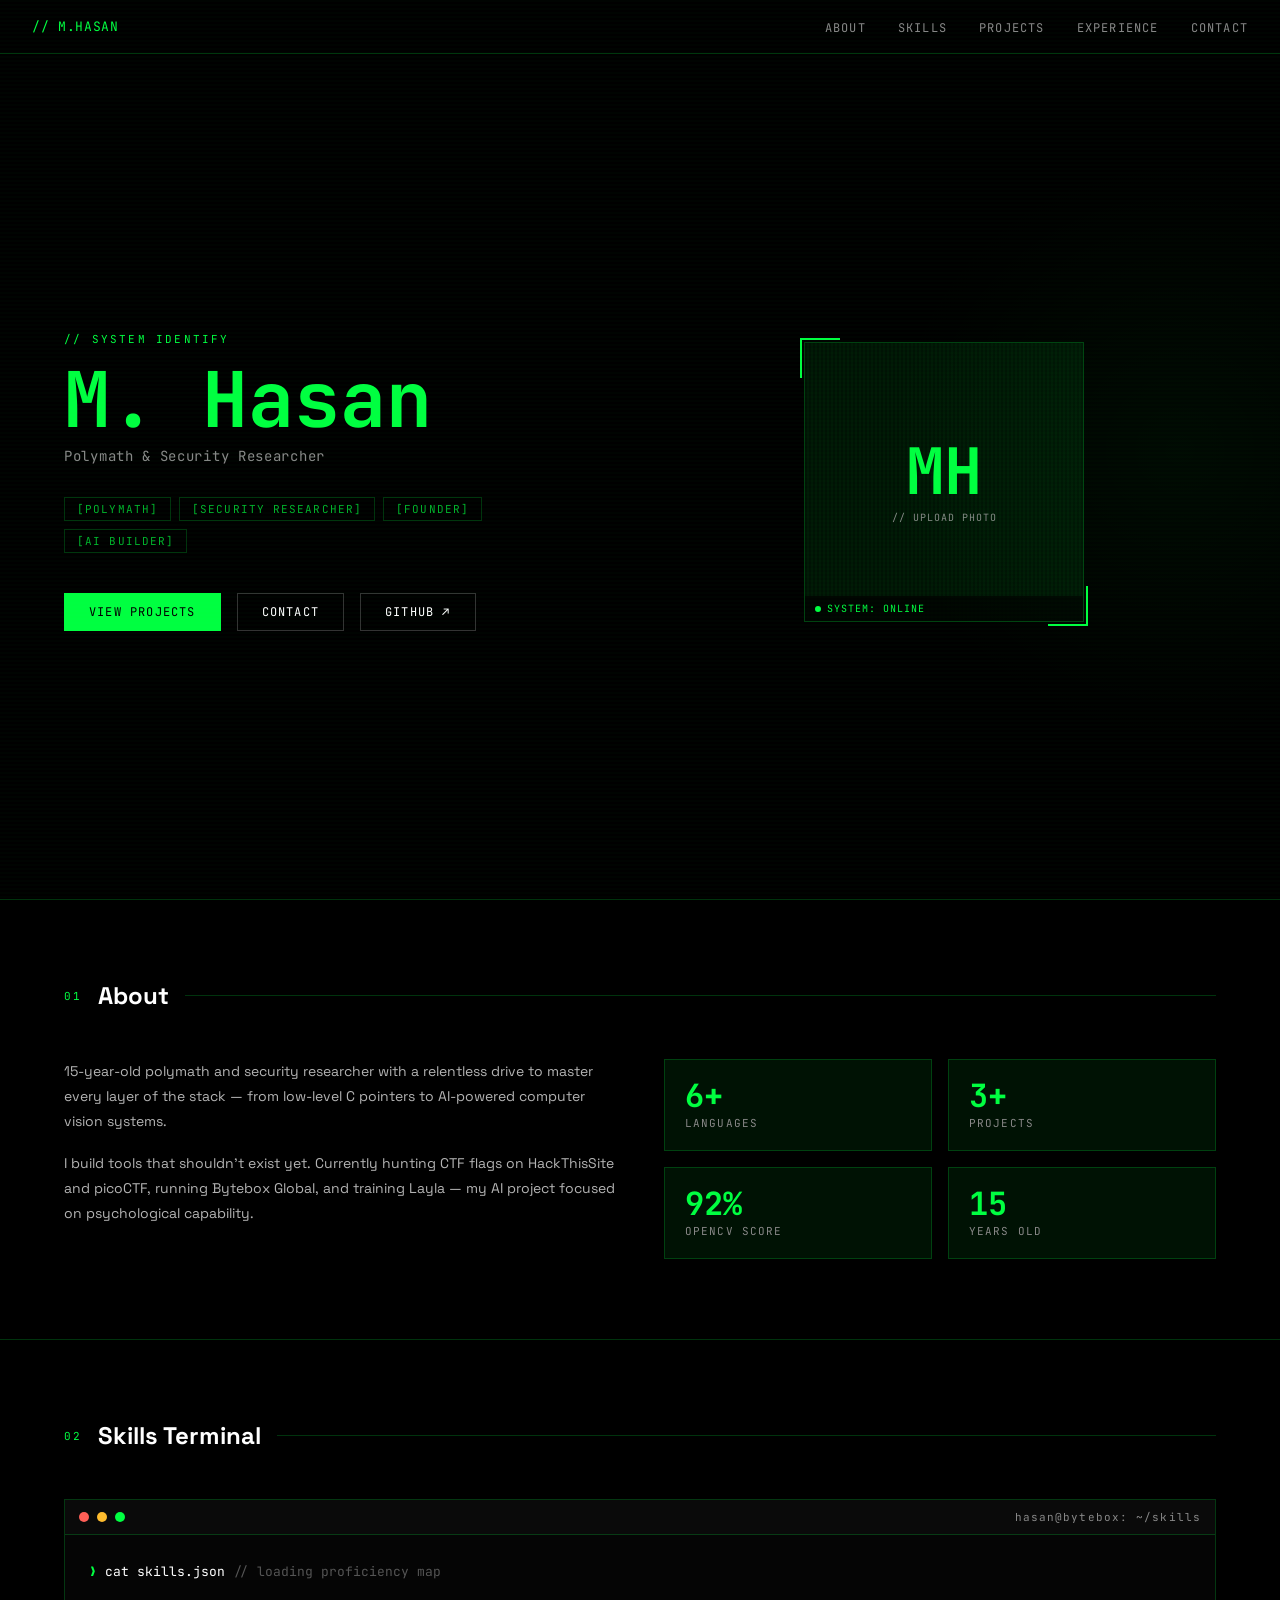
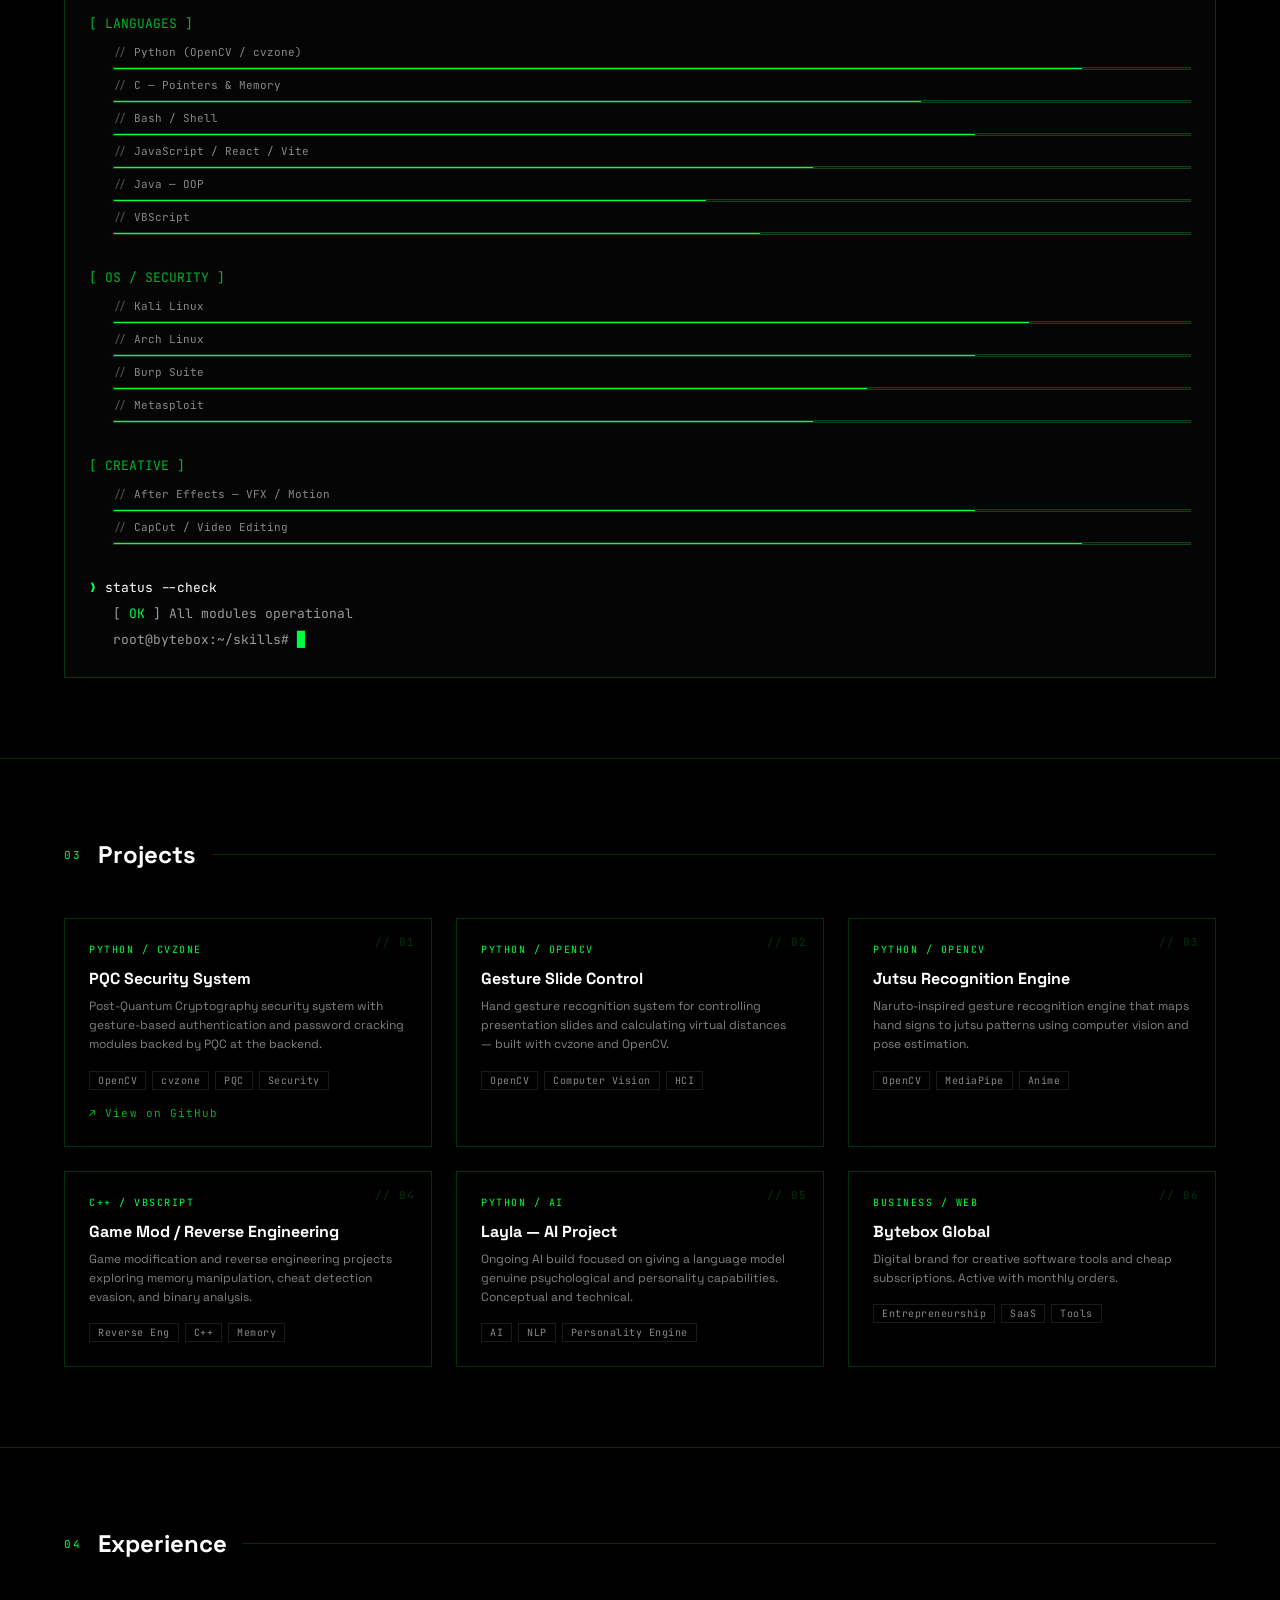
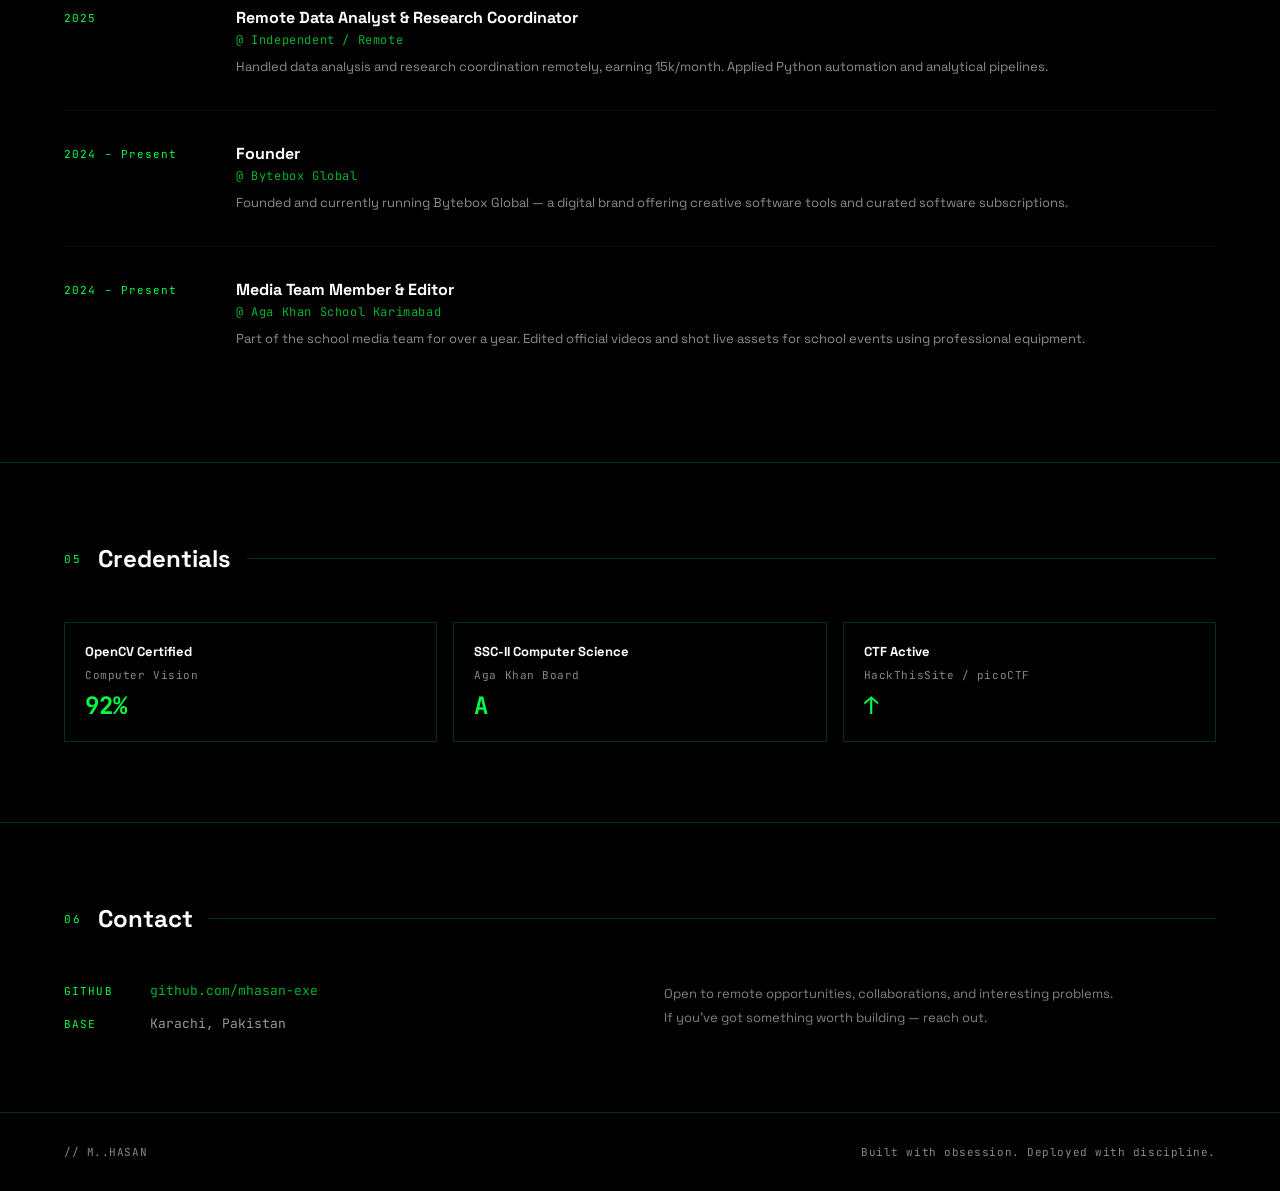
==== index.html @ a8fc18ff "Rename Index.html to index.html" ====
<!DOCTYPE html>
<html lang="en">
<head>
<meta charset="UTF-8">
<meta name="viewport" content="width=device-width, initial-scale=1.0">
<title>M. Hasan — Portfolio</title>
<link href="https://fonts.googleapis.com/css2?family=JetBrains+Mono:wght@300;400;500;700&family=Space+Grotesk:wght@300;400;500;700&display=swap" rel="stylesheet">
<style>
/* ============================================================
   EDIT YOUR INFO BELOW IN THE <script id="config"> TAG
   ============================================================ */

:root {
  --black: #000000;
  --green: #00FF41;
  --green-dim: #00b32c;
  --green-faint: rgba(0,255,65,0.07);
  --green-glow: rgba(0,255,65,0.15);
  --white: #ffffff;
  --gray: #888;
  --border: rgba(0,255,65,0.2);
  --mono: 'JetBrains Mono', 'Courier New', monospace;
  --sans: 'Space Grotesk', sans-serif;
}

*, *::before, *::after { box-sizing: border-box; margin: 0; padding: 0; }

html { scroll-behavior: smooth; }

body {
  background: var(--black);
  color: var(--white);
  font-family: var(--mono);
  min-height: 100vh;
  overflow-x: hidden;
}

/* Scanline overlay */
body::before {
  content: '';
  position: fixed;
  inset: 0;
  background: repeating-linear-gradient(
    0deg,
    transparent,
    transparent 2px,
    rgba(0,255,65,0.015) 2px,
    rgba(0,255,65,0.015) 4px
  );
  pointer-events: none;
  z-index: 9999;
}

/* ── BOOT SCREEN ── */
#boot {
  position: fixed;
  inset: 0;
  background: #000;
  z-index: 9998;
  display: flex;
  flex-direction: column;
  justify-content: center;
  align-items: flex-start;
  padding: 2rem;
  font-family: var(--mono);
  font-size: 13px;
  color: var(--green);
  transition: opacity 0.6s ease;
}
#boot.fade { opacity: 0; pointer-events: none; }
.boot-line { opacity: 0; white-space: nowrap; }
.boot-line.show { animation: bootshow 0.1s forwards; }
@keyframes bootshow { to { opacity: 1; } }

/* ── CURSOR BLINK ── */
.cursor::after {
  content: '█';
  animation: blink 1s step-end infinite;
  color: var(--green);
}
@keyframes blink { 0%,100%{opacity:1} 50%{opacity:0} }

/* ── NAV ── */
nav {
  position: fixed;
  top: 0; left: 0; right: 0;
  z-index: 100;
  display: flex;
  justify-content: space-between;
  align-items: center;
  padding: 1rem 2rem;
  border-bottom: 1px solid var(--border);
  background: rgba(0,0,0,0.95);
  backdrop-filter: blur(8px);
}
.nav-logo {
  font-size: 13px;
  color: var(--green);
  letter-spacing: 0.05em;
}
.nav-links {
  display: flex;
  gap: 2rem;
  list-style: none;
}
.nav-links a {
  color: var(--gray);
  text-decoration: none;
  font-size: 12px;
  letter-spacing: 0.1em;
  text-transform: uppercase;
  transition: color 0.2s;
}
.nav-links a:hover { color: var(--green); }

/* ── HERO ── */
#hero {
  min-height: 100vh;
  display: grid;
  grid-template-columns: 1fr 1fr;
  align-items: center;
  padding: 8rem 4rem 4rem;
  gap: 4rem;
  border-bottom: 1px solid var(--border);
  position: relative;
  overflow: hidden;
}
#hero::after {
  content: '';
  position: absolute;
  right: -200px; top: 50%;
  transform: translateY(-50%);
  width: 600px; height: 600px;
  background: radial-gradient(circle, rgba(0,255,65,0.04) 0%, transparent 70%);
  pointer-events: none;
}

.hero-left {}
.hero-tag {
  font-size: 11px;
  color: var(--green);
  letter-spacing: 0.2em;
  text-transform: uppercase;
  margin-bottom: 1rem;
}
.hero-name {
  font-family: var(--mono);
  font-size: clamp(2.5rem, 6vw, 5rem);
  font-weight: 700;
  line-height: 1;
  color: var(--white);
  margin-bottom: 0.5rem;
}
.hero-name span { color: var(--green); }
.hero-title {
  font-size: 14px;
  color: var(--gray);
  margin-bottom: 2rem;
  letter-spacing: 0.05em;
}
.hero-tags {
  display: flex;
  flex-wrap: wrap;
  gap: 0.5rem;
  margin-bottom: 2.5rem;
}
.tag {
  padding: 4px 12px;
  border: 1px solid var(--border);
  font-size: 11px;
  color: var(--green-dim);
  letter-spacing: 0.1em;
  text-transform: uppercase;
}
.hero-btns {
  display: flex;
  gap: 1rem;
  flex-wrap: wrap;
}
.btn {
  padding: 10px 24px;
  font-family: var(--mono);
  font-size: 12px;
  letter-spacing: 0.1em;
  text-transform: uppercase;
  cursor: pointer;
  text-decoration: none;
  transition: all 0.2s;
}
.btn-primary {
  background: var(--green);
  color: #000;
  border: 1px solid var(--green);
}
.btn-primary:hover { background: transparent; color: var(--green); }
.btn-secondary {
  background: transparent;
  color: var(--white);
  border: 1px solid rgba(255,255,255,0.2);
}
.btn-secondary:hover { border-color: var(--green); color: var(--green); }

/* Photo frame */
.hero-right {
  display: flex;
  justify-content: center;
  align-items: center;
}
.photo-frame {
  width: 280px;
  height: 280px;
  position: relative;
}
.photo-frame::before, .photo-frame::after {
  content: '';
  position: absolute;
  width: 40px; height: 40px;
  border-color: var(--green);
  border-style: solid;
}
.photo-frame::before { top: -4px; left: -4px; border-width: 2px 0 0 2px; }
.photo-frame::after  { bottom: -4px; right: -4px; border-width: 0 2px 2px 0; }
.photo-inner {
  width: 100%;
  height: 100%;
  border: 1px solid var(--border);
  background: var(--green-faint);
  display: flex;
  flex-direction: column;
  align-items: center;
  justify-content: center;
  position: relative;
  overflow: hidden;
}
.photo-inner img {
  width: 100%;
  height: 100%;
  object-fit: cover;
  display: none;
}
.photo-inner img.loaded { display: block; }
.photo-placeholder {
  text-align: center;
  color: var(--green-dim);
}
.photo-placeholder .initials {
  font-size: 4rem;
  font-weight: 700;
  color: var(--green);
  line-height: 1;
}
.photo-placeholder p {
  font-size: 10px;
  color: var(--gray);
  margin-top: 0.5rem;
  letter-spacing: 0.1em;
}
.photo-glitch {
  position: absolute;
  inset: 0;
  background: repeating-linear-gradient(
    90deg,
    transparent,
    transparent 2px,
    rgba(0,255,65,0.03) 2px,
    rgba(0,255,65,0.03) 4px
  );
}
.photo-label {
  position: absolute;
  bottom: 0; left: 0; right: 0;
  padding: 6px 10px;
  font-size: 10px;
  color: var(--green);
  background: rgba(0,0,0,0.8);
  letter-spacing: 0.1em;
}
.status-dot {
  display: inline-block;
  width: 6px; height: 6px;
  border-radius: 50%;
  background: var(--green);
  margin-right: 6px;
  animation: pulse 2s ease infinite;
}
@keyframes pulse { 0%,100%{opacity:1;transform:scale(1)} 50%{opacity:0.5;transform:scale(0.8)} }

/* ── SECTION BASE ── */
section {
  padding: 5rem 4rem;
  border-bottom: 1px solid var(--border);
}
.section-header {
  display: flex;
  align-items: center;
  gap: 1rem;
  margin-bottom: 3rem;
}
.section-num {
  font-size: 11px;
  color: var(--green);
  letter-spacing: 0.2em;
}
.section-title {
  font-size: 1.5rem;
  font-weight: 700;
  color: var(--white);
  font-family: var(--sans);
}
.section-line {
  flex: 1;
  height: 1px;
  background: var(--border);
}

/* ── ABOUT ── */
.about-grid {
  display: grid;
  grid-template-columns: 1fr 1fr;
  gap: 3rem;
  align-items: start;
}
.about-text p {
  color: rgba(255,255,255,0.7);
  font-size: 14px;
  line-height: 1.8;
  margin-bottom: 1rem;
  font-family: var(--sans);
}
.about-stats {
  display: grid;
  grid-template-columns: 1fr 1fr;
  gap: 1rem;
}
.stat-card {
  border: 1px solid var(--border);
  padding: 1.25rem;
  background: var(--green-faint);
}
.stat-num {
  font-size: 2rem;
  font-weight: 700;
  color: var(--green);
  line-height: 1;
}
.stat-label {
  font-size: 11px;
  color: var(--gray);
  margin-top: 0.25rem;
  letter-spacing: 0.1em;
  text-transform: uppercase;
}

/* ── SKILLS TERMINAL ── */
.terminal {
  border: 1px solid var(--border);
  background: #050505;
  font-family: var(--mono);
  overflow: hidden;
}
.terminal-bar {
  display: flex;
  align-items: center;
  gap: 8px;
  padding: 10px 14px;
  background: #0a0a0a;
  border-bottom: 1px solid var(--border);
}
.dot { width: 10px; height: 10px; border-radius: 50%; }
.dot-r { background: #ff5f57; }
.dot-y { background: #febc2e; }
.dot-g { background: var(--green); }
.terminal-title { font-size: 11px; color: var(--gray); margin-left: auto; letter-spacing: 0.1em; }
.terminal-body { padding: 1.5rem; font-size: 13px; line-height: 2; }
.t-prompt { color: var(--green); }
.t-cmd { color: var(--white); }
.t-comment { color: #555; }
.t-output { color: rgba(255,255,255,0.6); padding-left: 1.5rem; }
.t-key { color: var(--green-dim); }
.t-val { color: var(--white); }
.skill-bar-wrap { margin: 4px 0 4px 1.5rem; }
.skill-bar-label { font-size: 11px; color: var(--gray); margin-bottom: 4px; }
.skill-bar-track {
  height: 3px;
  background: rgba(255,255,255,0.05);
  border: 1px solid var(--border);
  overflow: hidden;
}
.skill-bar-fill {
  height: 100%;
  background: var(--green);
  width: 0;
  transition: width 1.2s cubic-bezier(0.4,0,0.2,1);
}

/* ── PROJECTS ── */
.projects-grid {
  display: grid;
  grid-template-columns: repeat(auto-fit, minmax(300px, 1fr));
  gap: 1.5rem;
}
.project-card {
  border: 1px solid var(--border);
  padding: 1.5rem;
  position: relative;
  transition: border-color 0.2s, background 0.2s;
  cursor: default;
}
.project-card:hover {
  border-color: var(--green);
  background: var(--green-faint);
}
.project-card::before {
  content: attr(data-index);
  position: absolute;
  top: 1rem; right: 1rem;
  font-size: 11px;
  color: var(--border);
  letter-spacing: 0.1em;
}
.project-lang {
  font-size: 10px;
  color: var(--green);
  letter-spacing: 0.15em;
  text-transform: uppercase;
  margin-bottom: 0.75rem;
}
.project-name {
  font-size: 1rem;
  font-weight: 700;
  color: var(--white);
  margin-bottom: 0.5rem;
  font-family: var(--sans);
}
.project-desc {
  font-size: 12px;
  color: rgba(255,255,255,0.5);
  line-height: 1.6;
  font-family: var(--sans);
}
.project-link {
  display: inline-block;
  margin-top: 1rem;
  font-size: 11px;
  color: var(--green-dim);
  text-decoration: none;
  letter-spacing: 0.1em;
}
.project-link:hover { color: var(--green); }
.project-tags {
  display: flex;
  flex-wrap: wrap;
  gap: 6px;
  margin-top: 1rem;
}
.project-tag {
  font-size: 10px;
  color: var(--gray);
  border: 1px solid rgba(255,255,255,0.1);
  padding: 2px 8px;
  letter-spacing: 0.05em;
}

/* ── EXPERIENCE ── */
.exp-list { display: flex; flex-direction: column; gap: 2rem; }
.exp-item {
  display: grid;
  grid-template-columns: 140px 1fr;
  gap: 2rem;
  padding-bottom: 2rem;
  border-bottom: 1px solid rgba(255,255,255,0.05);
}
.exp-item:last-child { border-bottom: none; }
.exp-date { font-size: 11px; color: var(--green); letter-spacing: 0.1em; padding-top: 4px; }
.exp-role { font-size: 1rem; font-weight: 700; color: var(--white); font-family: var(--sans); }
.exp-org { font-size: 12px; color: var(--green-dim); margin: 4px 0 8px; letter-spacing: 0.05em; }
.exp-desc { font-size: 13px; color: rgba(255,255,255,0.55); line-height: 1.7; font-family: var(--sans); }

/* ── CREDENTIALS ── */
.cred-grid {
  display: grid;
  grid-template-columns: repeat(auto-fit, minmax(220px, 1fr));
  gap: 1rem;
}
.cred-card {
  border: 1px solid var(--border);
  padding: 1.25rem;
  display: flex;
  flex-direction: column;
  gap: 0.5rem;
}
.cred-icon { font-size: 1.25rem; color: var(--green); }
.cred-name { font-size: 13px; font-weight: 700; color: var(--white); font-family: var(--sans); }
.cred-org { font-size: 11px; color: var(--gray); letter-spacing: 0.05em; }
.cred-score { font-size: 1.5rem; font-weight: 700; color: var(--green); font-family: var(--mono); }

/* ── CONTACT ── */
.contact-grid {
  display: grid;
  grid-template-columns: 1fr 1fr;
  gap: 3rem;
  align-items: start;
}
.contact-info { display: flex; flex-direction: column; gap: 1rem; }
.contact-line {
  display: flex;
  align-items: center;
  gap: 1rem;
  font-size: 13px;
  color: rgba(255,255,255,0.6);
}
.contact-line a { color: var(--green-dim); text-decoration: none; }
.contact-line a:hover { color: var(--green); }
.contact-label { font-size: 11px; color: var(--green); letter-spacing: 0.1em; min-width: 70px; }

/* ── FOOTER ── */
footer {
  padding: 2rem 4rem;
  display: flex;
  justify-content: space-between;
  align-items: center;
  font-size: 11px;
  color: var(--gray);
  letter-spacing: 0.05em;
}

/* ── SCROLLBAR ── */
::-webkit-scrollbar { width: 4px; }
::-webkit-scrollbar-track { background: #000; }
::-webkit-scrollbar-thumb { background: var(--green-dim); }

/* ── RESPONSIVE ── */
@media (max-width: 768px) {
  #hero { grid-template-columns: 1fr; padding: 7rem 1.5rem 3rem; gap: 2rem; }
  .hero-right { order: -1; }
  .photo-frame { width: 180px; height: 180px; }
  section { padding: 3rem 1.5rem; }
  .about-grid, .contact-grid { grid-template-columns: 1fr; }
  .exp-item { grid-template-columns: 1fr; gap: 0.5rem; }
  footer { flex-direction: column; gap: 0.5rem; padding: 1.5rem; }
  nav { padding: 1rem 1.5rem; }
  .nav-links { gap: 1rem; }
}
</style>
</head>
<body>

<!-- ======================================================
     CONFIG — EDIT THIS TO UPDATE YOUR ENTIRE PORTFOLIO
     ====================================================== -->
<script id="config" type="application/json">
{
  "name": "M. Hasan",
  "title": "Polymath & Security Researcher",
  "tags": ["Polymath", "Security Researcher", "Founder", "AI Builder"],
  "photo": "",
  "location": "Karachi, Pakistan",
  "email": "",
  "github": "https://github.com/mhasan-exe",
  "about": [
    "15-year-old polymath and security researcher with a relentless drive to master every layer of the stack — from low-level C pointers to AI-powered computer vision systems.",
    "I build tools that shouldn't exist yet. Currently hunting CTF flags on HackThisSite and picoCTF, running Bytebox Global, and training Layla — my AI project focused on psychological capability."
  ],
  "stats": [
    { "num": "6+", "label": "Languages" },
    { "num": "3+", "label": "Projects" },
    { "num": "92%", "label": "OpenCV Score" },
    { "num": "15", "label": "Years Old" }
  ],
  "skills": {
    "Languages": [
      { "name": "Python (OpenCV / cvzone)", "level": 90 },
      { "name": "C — Pointers & Memory", "level": 75 },
      { "name": "Bash / Shell", "level": 80 },
      { "name": "JavaScript / React / Vite", "level": 65 },
      { "name": "Java — OOP", "level": 55 },
      { "name": "VBScript", "level": 60 }
    ],
    "OS / Security": [
      { "name": "Kali Linux", "level": 85 },
      { "name": "Arch Linux", "level": 80 },
      { "name": "Burp Suite", "level": 70 },
      { "name": "Metasploit", "level": 65 }
    ],
    "Creative": [
      { "name": "After Effects — VFX / Motion", "level": 80 },
      { "name": "CapCut / Video Editing", "level": 90 }
    ]
  },
  "projects": [
    {
      "name": "PQC Security System",
      "lang": "Python / cvzone",
      "desc": "Post-Quantum Cryptography security system with gesture-based authentication and password cracking modules backed by PQC at the backend.",
      "tags": ["OpenCV", "cvzone", "PQC", "Security"],
      "link": "https://github.com/mhasan-exe/PQC-Security-System-cvzone"
    },
    {
      "name": "Gesture Slide Control",
      "lang": "Python / OpenCV",
      "desc": "Hand gesture recognition system for controlling presentation slides and calculating virtual distances — built with cvzone and OpenCV.",
      "tags": ["OpenCV", "Computer Vision", "HCI"],
      "link": ""
    },
    {
      "name": "Jutsu Recognition Engine",
      "lang": "Python / OpenCV",
      "desc": "Naruto-inspired gesture recognition engine that maps hand signs to jutsu patterns using computer vision and pose estimation.",
      "tags": ["OpenCV", "MediaPipe", "Anime"],
      "link": ""
    },
    {
      "name": "Game Mod / Reverse Engineering",
      "lang": "C++ / VBScript",
      "desc": "Game modification and reverse engineering projects exploring memory manipulation, cheat detection evasion, and binary analysis.",
      "tags": ["Reverse Eng", "C++", "Memory"],
      "link": ""
    },
    {
      "name": "Layla — AI Project",
      "lang": "Python / AI",
      "desc": "Ongoing AI build focused on giving a language model genuine psychological and personality capabilities. Conceptual and technical.",
      "tags": ["AI", "NLP", "Personality Engine"],
      "link": ""
    },
    {
      "name": "Bytebox Global",
      "lang": "Business / Web",
      "desc": "Digital brand for creative software tools and cheap subscriptions. Active with monthly orders.",
      "tags": ["Entrepreneurship", "SaaS", "Tools"],
      "link": ""
    }
  ],
  "experience": [
    {
      "date": "2025",
      "role": "Remote Data Analyst & Research Coordinator",
      "org": "Independent / Remote",
      "desc": "Handled data analysis and research coordination remotely, earning 15k/month. Applied Python automation and analytical pipelines."
    },
    {
      "date": "2024 – Present",
      "role": "Founder",
      "org": "Bytebox Global",
      "desc": "Founded and currently running Bytebox Global — a digital brand offering creative software tools and curated software subscriptions."
    },
    {
      "date": "2024 – Present",
      "role": "Media Team Member & Editor",
      "org": "Aga Khan School Karimabad",
      "desc": "Part of the school media team for over a year. Edited official videos and shot live assets for school events using professional equipment."
    }
  ],
  "credentials": [
    {
      "name": "OpenCV Certified",
      "org": "Computer Vision",
      "score": "92%"
    },
    {
      "name": "SSC-II Computer Science",
      "org": "Aga Khan Board",
      "score": "A"
    },
    {
      "name": "CTF Active",
      "org": "HackThisSite / picoCTF",
      "score": "↑"
    }
  ],
  "contact": {
    "email": "",
    "github": "github.com/mhasan-exe",
    "location": "Karachi, Pakistan"
  }
}
</script>

<!-- Boot Screen -->
<div id="boot">
  <div class="boot-line" id="b0">[    0.000000] Kernel: ByteOS v2.6.15 — Initializing...</div>
  <div class="boot-line" id="b1">[    0.041823] CPU: x86_64 | Cores: 8 | Threat Level: HIGH</div>
  <div class="boot-line" id="b2">[    0.182001] Loading identity module: M.HASAN...</div>
  <div class="boot-line" id="b3">[    0.398714] PQC-Auth: [ OK ] — Signature verified</div>
  <div class="boot-line" id="b4">[    0.521300] Mounting portfolio filesystem... [ OK ]</div>
  <div class="boot-line" id="b5">[    0.700000] All systems nominal. Welcome.</div>
  <div class="boot-line cursor" id="b6" style="color:#fff; margin-top:1rem;">root@bytebox:~# <span style="color:var(--green)">./portfolio --launch</span></div>
</div>

<!-- Nav -->
<nav id="main-nav" style="opacity:0;transition:opacity 0.5s;">
  <div class="nav-logo">// M.HASAN</div>
  <ul class="nav-links">
    <li><a href="#about">About</a></li>
    <li><a href="#skills">Skills</a></li>
    <li><a href="#projects">Projects</a></li>
    <li><a href="#experience">Experience</a></li>
    <li><a href="#contact">Contact</a></li>
  </ul>
</nav>

<!-- Hero -->
<section id="hero">
  <div class="hero-left">
    <div class="hero-tag">// SYSTEM IDENTIFY</div>
    <h1 class="hero-name"><span id="h-name">M. Hasan</span></h1>
    <p class="hero-title" id="h-title">Polymath & Security Researcher</p>
    <div class="hero-tags" id="h-tags"></div>
    <div class="hero-btns">
      <a href="#projects" class="btn btn-primary">View Projects</a>
      <a href="#contact" class="btn btn-secondary">Contact</a>
      <a id="gh-btn" href="#" class="btn btn-secondary" target="_blank">GitHub ↗</a>
    </div>
  </div>
  <div class="hero-right">
    <div class="photo-frame">
      <div class="photo-inner">
        <img id="photo-img" src="" alt="M. Hasan">
        <div class="photo-placeholder" id="photo-ph">
          <div class="initials">MH</div>
          <p>// UPLOAD PHOTO</p>
        </div>
        <div class="photo-glitch"></div>
        <div class="photo-label"><span class="status-dot"></span>SYSTEM: ONLINE</div>
      </div>
    </div>
  </div>
</section>

<!-- About -->
<section id="about">
  <div class="section-header">
    <span class="section-num">01</span>
    <h2 class="section-title">About</h2>
    <div class="section-line"></div>
  </div>
  <div class="about-grid">
    <div class="about-text" id="about-text"></div>
    <div class="about-stats" id="about-stats"></div>
  </div>
</section>

<!-- Skills -->
<section id="skills">
  <div class="section-header">
    <span class="section-num">02</span>
    <h2 class="section-title">Skills Terminal</h2>
    <div class="section-line"></div>
  </div>
  <div class="terminal">
    <div class="terminal-bar">
      <div class="dot dot-r"></div>
      <div class="dot dot-y"></div>
      <div class="dot dot-g"></div>
      <div class="terminal-title">hasan@bytebox: ~/skills</div>
    </div>
    <div class="terminal-body" id="terminal-body"></div>
  </div>
</section>

<!-- Projects -->
<section id="projects">
  <div class="section-header">
    <span class="section-num">03</span>
    <h2 class="section-title">Projects</h2>
    <div class="section-line"></div>
  </div>
  <div class="projects-grid" id="projects-grid"></div>
</section>

<!-- Experience -->
<section id="experience">
  <div class="section-header">
    <span class="section-num">04</span>
    <h2 class="section-title">Experience</h2>
    <div class="section-line"></div>
  </div>
  <div class="exp-list" id="exp-list"></div>
</section>

<!-- Credentials -->
<section id="credentials">
  <div class="section-header">
    <span class="section-num">05</span>
    <h2 class="section-title">Credentials</h2>
    <div class="section-line"></div>
  </div>
  <div class="cred-grid" id="cred-grid"></div>
</section>

<!-- Contact -->
<section id="contact">
  <div class="section-header">
    <span class="section-num">06</span>
    <h2 class="section-title">Contact</h2>
    <div class="section-line"></div>
  </div>
  <div class="contact-grid">
    <div class="contact-info" id="contact-info"></div>
    <div>
      <p style="font-size:13px;color:rgba(255,255,255,0.5);line-height:1.8;font-family:var(--sans);">
        Open to remote opportunities, collaborations, and interesting problems.<br>
        If you've got something worth building — reach out.
      </p>
    </div>
  </div>
</section>

<footer>
  <span id="footer-name">// M.HASAN</span>
  <span>Built with obsession. Deployed with discipline.</span>
</footer>

<script>
const cfg = JSON.parse(document.getElementById('config').textContent);

// Boot sequence
const bootLines = document.querySelectorAll('.boot-line');
let delay = 0;
bootLines.forEach((line, i) => {
  delay += i === 0 ? 100 : 180;
  setTimeout(() => line.classList.add('show'), delay);
});
setTimeout(() => {
  const boot = document.getElementById('boot');
  boot.classList.add('fade');
  setTimeout(() => { boot.style.display = 'none'; }, 700);
  document.getElementById('main-nav').style.opacity = '1';
}, delay + 800);

// Render hero
document.getElementById('h-name').textContent = cfg.name;
document.getElementById('h-title').textContent = cfg.title;
document.getElementById('gh-btn').href = cfg.github || '#';

const tagsCont = document.getElementById('h-tags');
cfg.tags.forEach(t => {
  const el = document.createElement('span');
  el.className = 'tag';
  el.textContent = '[' + t.toUpperCase() + ']';
  tagsCont.appendChild(el);
});

// Photo
if (cfg.photo) {
  const img = document.getElementById('photo-img');
  img.src = cfg.photo;
  img.onload = () => {
    img.classList.add('loaded');
    document.getElementById('photo-ph').style.display = 'none';
  };
}

// About
const aboutText = document.getElementById('about-text');
cfg.about.forEach(p => {
  const el = document.createElement('p');
  el.textContent = p;
  aboutText.appendChild(el);
});

const statsCont = document.getElementById('about-stats');
cfg.stats.forEach(s => {
  statsCont.innerHTML += `<div class="stat-card"><div class="stat-num">${s.num}</div><div class="stat-label">${s.label}</div></div>`;
});

// Terminal skills
const tb = document.getElementById('terminal-body');
let tHTML = '';
tHTML += `<div><span class="t-prompt">❯ </span><span class="t-cmd">cat skills.json</span> <span class="t-comment">// loading proficiency map</span></div>`;
tHTML += `<br>`;

Object.entries(cfg.skills).forEach(([cat, items]) => {
  tHTML += `<div><span class="t-key">[ ${cat.toUpperCase()} ]</span></div>`;
  items.forEach(skill => {
    tHTML += `<div class="skill-bar-wrap">
      <div class="skill-bar-label"><span class="t-comment">//</span> ${skill.name}</div>
      <div class="skill-bar-track"><div class="skill-bar-fill" data-level="${skill.level}"></div></div>
    </div>`;
  });
  tHTML += `<br>`;
});

tHTML += `<div><span class="t-prompt">❯ </span><span class="t-cmd">status --check</span></div>`;
tHTML += `<div class="t-output">[ <span style="color:var(--green)">OK</span> ] All modules operational</div>`;
tHTML += `<div class="t-output cursor">root@bytebox:~/skills# </div>`;
tb.innerHTML = tHTML;

// Animate skill bars after a delay
setTimeout(() => {
  document.querySelectorAll('.skill-bar-fill').forEach(bar => {
    bar.style.width = bar.dataset.level + '%';
  });
}, 1200);

// Projects
const pg = document.getElementById('projects-grid');
cfg.projects.forEach((p, i) => {
  const linkHTML = p.link ? `<a href="${p.link}" class="project-link" target="_blank">↗ View on GitHub</a>` : '';
  const tagsHTML = p.tags.map(t => `<span class="project-tag">${t}</span>`).join('');
  pg.innerHTML += `
    <div class="project-card" data-index="// ${String(i+1).padStart(2,'0')}">
      <div class="project-lang">${p.lang}</div>
      <div class="project-name">${p.name}</div>
      <div class="project-desc">${p.desc}</div>
      <div class="project-tags">${tagsHTML}</div>
      ${linkHTML}
    </div>`;
});

// Experience
const el = document.getElementById('exp-list');
cfg.experience.forEach(e => {
  el.innerHTML += `
    <div class="exp-item">
      <div class="exp-date">${e.date}</div>
      <div>
        <div class="exp-role">${e.role}</div>
        <div class="exp-org">@ ${e.org}</div>
        <div class="exp-desc">${e.desc}</div>
      </div>
    </div>`;
});

// Credentials
const cg = document.getElementById('cred-grid');
cfg.credentials.forEach(c => {
  cg.innerHTML += `
    <div class="cred-card">
      <div class="cred-name">${c.name}</div>
      <div class="cred-org">${c.org}</div>
      <div class="cred-score">${c.score}</div>
    </div>`;
});

// Contact
const ci = document.getElementById('contact-info');
const con = cfg.contact;
if (con.email) ci.innerHTML += `<div class="contact-line"><span class="contact-label">EMAIL</span><a href="mailto:${con.email}">${con.email}</a></div>`;
if (con.github) ci.innerHTML += `<div class="contact-line"><span class="contact-label">GITHUB</span><a href="https://${con.github}" target="_blank">${con.github}</a></div>`;
if (con.location) ci.innerHTML += `<div class="contact-line"><span class="contact-label">BASE</span><span>${con.location}</span></div>`;

// Footer
document.getElementById('footer-name').textContent = '// ' + cfg.name.toUpperCase().replace(' ', '.');

// IntersectionObserver for skill bars on scroll
const observer = new IntersectionObserver((entries) => {
  entries.forEach(entry => {
    if (entry.isIntersecting) {
      entry.target.querySelectorAll('.skill-bar-fill').forEach(bar => {
        bar.style.width = bar.dataset.level + '%';
      });
    }
  });
}, { threshold: 0.3 });

const skillSection = document.getElementById('skills');
if (skillSection) observer.observe(skillSection);
</script>
</body>
</html>
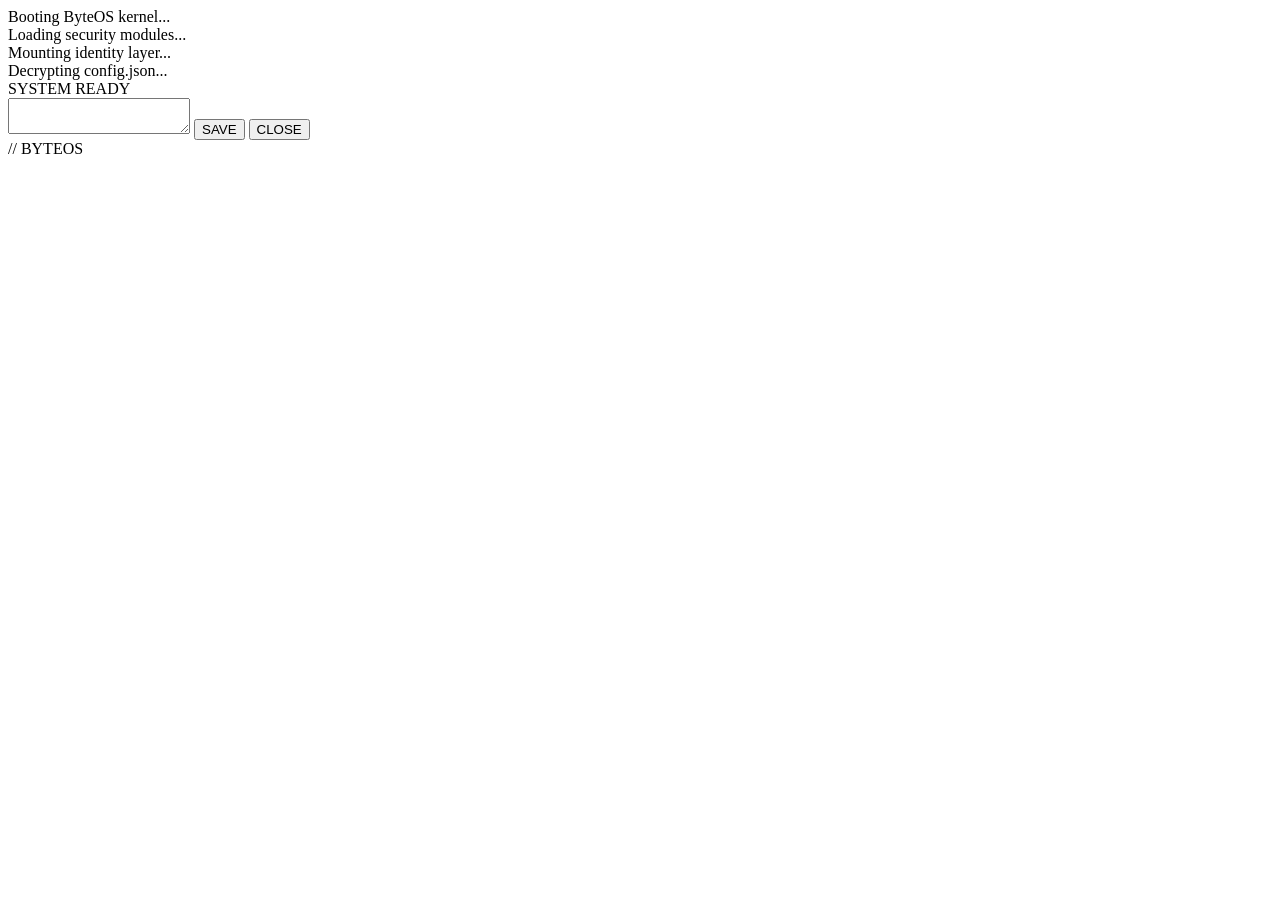
==== commit c77f18e0: "Update index.html" ====
--- a/index.html
+++ b/index.html
@@ -3,959 +3,42 @@
 <head>
 <meta charset="UTF-8">
 <meta name="viewport" content="width=device-width, initial-scale=1.0">
-<title>M. Hasan — Portfolio</title>
-<link href="https://fonts.googleapis.com/css2?family=JetBrains+Mono:wght@300;400;500;700&family=Space+Grotesk:wght@300;400;500;700&display=swap" rel="stylesheet">
-<style>
-/* ============================================================
-   EDIT YOUR INFO BELOW IN THE <script id="config"> TAG
-   ============================================================ */
-
-:root {
-  --black: #000000;
-  --green: #00FF41;
-  --green-dim: #00b32c;
-  --green-faint: rgba(0,255,65,0.07);
-  --green-glow: rgba(0,255,65,0.15);
-  --white: #ffffff;
-  --gray: #888;
-  --border: rgba(0,255,65,0.2);
-  --mono: 'JetBrains Mono', 'Courier New', monospace;
-  --sans: 'Space Grotesk', sans-serif;
-}
-
-*, *::before, *::after { box-sizing: border-box; margin: 0; padding: 0; }
-
-html { scroll-behavior: smooth; }
-
-body {
-  background: var(--black);
-  color: var(--white);
-  font-family: var(--mono);
-  min-height: 100vh;
-  overflow-x: hidden;
-}
-
-/* Scanline overlay */
-body::before {
-  content: '';
-  position: fixed;
-  inset: 0;
-  background: repeating-linear-gradient(
-    0deg,
-    transparent,
-    transparent 2px,
-    rgba(0,255,65,0.015) 2px,
-    rgba(0,255,65,0.015) 4px
-  );
-  pointer-events: none;
-  z-index: 9999;
-}
-
-/* ── BOOT SCREEN ── */
-#boot {
-  position: fixed;
-  inset: 0;
-  background: #000;
-  z-index: 9998;
-  display: flex;
-  flex-direction: column;
-  justify-content: center;
-  align-items: flex-start;
-  padding: 2rem;
-  font-family: var(--mono);
-  font-size: 13px;
-  color: var(--green);
-  transition: opacity 0.6s ease;
-}
-#boot.fade { opacity: 0; pointer-events: none; }
-.boot-line { opacity: 0; white-space: nowrap; }
-.boot-line.show { animation: bootshow 0.1s forwards; }
-@keyframes bootshow { to { opacity: 1; } }
-
-/* ── CURSOR BLINK ── */
-.cursor::after {
-  content: '█';
-  animation: blink 1s step-end infinite;
-  color: var(--green);
-}
-@keyframes blink { 0%,100%{opacity:1} 50%{opacity:0} }
-
-/* ── NAV ── */
-nav {
-  position: fixed;
-  top: 0; left: 0; right: 0;
-  z-index: 100;
-  display: flex;
-  justify-content: space-between;
-  align-items: center;
-  padding: 1rem 2rem;
-  border-bottom: 1px solid var(--border);
-  background: rgba(0,0,0,0.95);
-  backdrop-filter: blur(8px);
-}
-.nav-logo {
-  font-size: 13px;
-  color: var(--green);
-  letter-spacing: 0.05em;
-}
-.nav-links {
-  display: flex;
-  gap: 2rem;
-  list-style: none;
-}
-.nav-links a {
-  color: var(--gray);
-  text-decoration: none;
-  font-size: 12px;
-  letter-spacing: 0.1em;
-  text-transform: uppercase;
-  transition: color 0.2s;
-}
-.nav-links a:hover { color: var(--green); }
-
-/* ── HERO ── */
-#hero {
-  min-height: 100vh;
-  display: grid;
-  grid-template-columns: 1fr 1fr;
-  align-items: center;
-  padding: 8rem 4rem 4rem;
-  gap: 4rem;
-  border-bottom: 1px solid var(--border);
-  position: relative;
-  overflow: hidden;
-}
-#hero::after {
-  content: '';
-  position: absolute;
-  right: -200px; top: 50%;
-  transform: translateY(-50%);
-  width: 600px; height: 600px;
-  background: radial-gradient(circle, rgba(0,255,65,0.04) 0%, transparent 70%);
-  pointer-events: none;
-}
-
-.hero-left {}
-.hero-tag {
-  font-size: 11px;
-  color: var(--green);
-  letter-spacing: 0.2em;
-  text-transform: uppercase;
-  margin-bottom: 1rem;
-}
-.hero-name {
-  font-family: var(--mono);
-  font-size: clamp(2.5rem, 6vw, 5rem);
-  font-weight: 700;
-  line-height: 1;
-  color: var(--white);
-  margin-bottom: 0.5rem;
-}
-.hero-name span { color: var(--green); }
-.hero-title {
-  font-size: 14px;
-  color: var(--gray);
-  margin-bottom: 2rem;
-  letter-spacing: 0.05em;
-}
-.hero-tags {
-  display: flex;
-  flex-wrap: wrap;
-  gap: 0.5rem;
-  margin-bottom: 2.5rem;
-}
-.tag {
-  padding: 4px 12px;
-  border: 1px solid var(--border);
-  font-size: 11px;
-  color: var(--green-dim);
-  letter-spacing: 0.1em;
-  text-transform: uppercase;
-}
-.hero-btns {
-  display: flex;
-  gap: 1rem;
-  flex-wrap: wrap;
-}
-.btn {
-  padding: 10px 24px;
-  font-family: var(--mono);
-  font-size: 12px;
-  letter-spacing: 0.1em;
-  text-transform: uppercase;
-  cursor: pointer;
-  text-decoration: none;
-  transition: all 0.2s;
-}
-.btn-primary {
-  background: var(--green);
-  color: #000;
-  border: 1px solid var(--green);
-}
-.btn-primary:hover { background: transparent; color: var(--green); }
-.btn-secondary {
-  background: transparent;
-  color: var(--white);
-  border: 1px solid rgba(255,255,255,0.2);
-}
-.btn-secondary:hover { border-color: var(--green); color: var(--green); }
-
-/* Photo frame */
-.hero-right {
-  display: flex;
-  justify-content: center;
-  align-items: center;
-}
-.photo-frame {
-  width: 280px;
-  height: 280px;
-  position: relative;
-}
-.photo-frame::before, .photo-frame::after {
-  content: '';
-  position: absolute;
-  width: 40px; height: 40px;
-  border-color: var(--green);
-  border-style: solid;
-}
-.photo-frame::before { top: -4px; left: -4px; border-width: 2px 0 0 2px; }
-.photo-frame::after  { bottom: -4px; right: -4px; border-width: 0 2px 2px 0; }
-.photo-inner {
-  width: 100%;
-  height: 100%;
-  border: 1px solid var(--border);
-  background: var(--green-faint);
-  display: flex;
-  flex-direction: column;
-  align-items: center;
-  justify-content: center;
-  position: relative;
-  overflow: hidden;
-}
-.photo-inner img {
-  width: 100%;
-  height: 100%;
-  object-fit: cover;
-  display: none;
-}
-.photo-inner img.loaded { display: block; }
-.photo-placeholder {
-  text-align: center;
-  color: var(--green-dim);
-}
-.photo-placeholder .initials {
-  font-size: 4rem;
-  font-weight: 700;
-  color: var(--green);
-  line-height: 1;
-}
-.photo-placeholder p {
-  font-size: 10px;
-  color: var(--gray);
-  margin-top: 0.5rem;
-  letter-spacing: 0.1em;
-}
-.photo-glitch {
-  position: absolute;
-  inset: 0;
-  background: repeating-linear-gradient(
-    90deg,
-    transparent,
-    transparent 2px,
-    rgba(0,255,65,0.03) 2px,
-    rgba(0,255,65,0.03) 4px
-  );
-}
-.photo-label {
-  position: absolute;
-  bottom: 0; left: 0; right: 0;
-  padding: 6px 10px;
-  font-size: 10px;
-  color: var(--green);
-  background: rgba(0,0,0,0.8);
-  letter-spacing: 0.1em;
-}
-.status-dot {
-  display: inline-block;
-  width: 6px; height: 6px;
-  border-radius: 50%;
-  background: var(--green);
-  margin-right: 6px;
-  animation: pulse 2s ease infinite;
-}
-@keyframes pulse { 0%,100%{opacity:1;transform:scale(1)} 50%{opacity:0.5;transform:scale(0.8)} }
-
-/* ── SECTION BASE ── */
-section {
-  padding: 5rem 4rem;
-  border-bottom: 1px solid var(--border);
-}
-.section-header {
-  display: flex;
-  align-items: center;
-  gap: 1rem;
-  margin-bottom: 3rem;
-}
-.section-num {
-  font-size: 11px;
-  color: var(--green);
-  letter-spacing: 0.2em;
-}
-.section-title {
-  font-size: 1.5rem;
-  font-weight: 700;
-  color: var(--white);
-  font-family: var(--sans);
-}
-.section-line {
-  flex: 1;
-  height: 1px;
-  background: var(--border);
-}
-
-/* ── ABOUT ── */
-.about-grid {
-  display: grid;
-  grid-template-columns: 1fr 1fr;
-  gap: 3rem;
-  align-items: start;
-}
-.about-text p {
-  color: rgba(255,255,255,0.7);
-  font-size: 14px;
-  line-height: 1.8;
-  margin-bottom: 1rem;
-  font-family: var(--sans);
-}
-.about-stats {
-  display: grid;
-  grid-template-columns: 1fr 1fr;
-  gap: 1rem;
-}
-.stat-card {
-  border: 1px solid var(--border);
-  padding: 1.25rem;
-  background: var(--green-faint);
-}
-.stat-num {
-  font-size: 2rem;
-  font-weight: 700;
-  color: var(--green);
-  line-height: 1;
-}
-.stat-label {
-  font-size: 11px;
-  color: var(--gray);
-  margin-top: 0.25rem;
-  letter-spacing: 0.1em;
-  text-transform: uppercase;
-}
-
-/* ── SKILLS TERMINAL ── */
-.terminal {
-  border: 1px solid var(--border);
-  background: #050505;
-  font-family: var(--mono);
-  overflow: hidden;
-}
-.terminal-bar {
-  display: flex;
-  align-items: center;
-  gap: 8px;
-  padding: 10px 14px;
-  background: #0a0a0a;
-  border-bottom: 1px solid var(--border);
-}
-.dot { width: 10px; height: 10px; border-radius: 50%; }
-.dot-r { background: #ff5f57; }
-.dot-y { background: #febc2e; }
-.dot-g { background: var(--green); }
-.terminal-title { font-size: 11px; color: var(--gray); margin-left: auto; letter-spacing: 0.1em; }
-.terminal-body { padding: 1.5rem; font-size: 13px; line-height: 2; }
-.t-prompt { color: var(--green); }
-.t-cmd { color: var(--white); }
-.t-comment { color: #555; }
-.t-output { color: rgba(255,255,255,0.6); padding-left: 1.5rem; }
-.t-key { color: var(--green-dim); }
-.t-val { color: var(--white); }
-.skill-bar-wrap { margin: 4px 0 4px 1.5rem; }
-.skill-bar-label { font-size: 11px; color: var(--gray); margin-bottom: 4px; }
-.skill-bar-track {
-  height: 3px;
-  background: rgba(255,255,255,0.05);
-  border: 1px solid var(--border);
-  overflow: hidden;
-}
-.skill-bar-fill {
-  height: 100%;
-  background: var(--green);
-  width: 0;
-  transition: width 1.2s cubic-bezier(0.4,0,0.2,1);
-}
-
-/* ── PROJECTS ── */
-.projects-grid {
-  display: grid;
-  grid-template-columns: repeat(auto-fit, minmax(300px, 1fr));
-  gap: 1.5rem;
-}
-.project-card {
-  border: 1px solid var(--border);
-  padding: 1.5rem;
-  position: relative;
-  transition: border-color 0.2s, background 0.2s;
-  cursor: default;
-}
-.project-card:hover {
-  border-color: var(--green);
-  background: var(--green-faint);
-}
-.project-card::before {
-  content: attr(data-index);
-  position: absolute;
-  top: 1rem; right: 1rem;
-  font-size: 11px;
-  color: var(--border);
-  letter-spacing: 0.1em;
-}
-.project-lang {
-  font-size: 10px;
-  color: var(--green);
-  letter-spacing: 0.15em;
-  text-transform: uppercase;
-  margin-bottom: 0.75rem;
-}
-.project-name {
-  font-size: 1rem;
-  font-weight: 700;
-  color: var(--white);
-  margin-bottom: 0.5rem;
-  font-family: var(--sans);
-}
-.project-desc {
-  font-size: 12px;
-  color: rgba(255,255,255,0.5);
-  line-height: 1.6;
-  font-family: var(--sans);
-}
-.project-link {
-  display: inline-block;
-  margin-top: 1rem;
-  font-size: 11px;
-  color: var(--green-dim);
-  text-decoration: none;
-  letter-spacing: 0.1em;
-}
-.project-link:hover { color: var(--green); }
-.project-tags {
-  display: flex;
-  flex-wrap: wrap;
-  gap: 6px;
-  margin-top: 1rem;
-}
-.project-tag {
-  font-size: 10px;
-  color: var(--gray);
-  border: 1px solid rgba(255,255,255,0.1);
-  padding: 2px 8px;
-  letter-spacing: 0.05em;
-}
-
-/* ── EXPERIENCE ── */
-.exp-list { display: flex; flex-direction: column; gap: 2rem; }
-.exp-item {
-  display: grid;
-  grid-template-columns: 140px 1fr;
-  gap: 2rem;
-  padding-bottom: 2rem;
-  border-bottom: 1px solid rgba(255,255,255,0.05);
-}
-.exp-item:last-child { border-bottom: none; }
-.exp-date { font-size: 11px; color: var(--green); letter-spacing: 0.1em; padding-top: 4px; }
-.exp-role { font-size: 1rem; font-weight: 700; color: var(--white); font-family: var(--sans); }
-.exp-org { font-size: 12px; color: var(--green-dim); margin: 4px 0 8px; letter-spacing: 0.05em; }
-.exp-desc { font-size: 13px; color: rgba(255,255,255,0.55); line-height: 1.7; font-family: var(--sans); }
-
-/* ── CREDENTIALS ── */
-.cred-grid {
-  display: grid;
-  grid-template-columns: repeat(auto-fit, minmax(220px, 1fr));
-  gap: 1rem;
-}
-.cred-card {
-  border: 1px solid var(--border);
-  padding: 1.25rem;
-  display: flex;
-  flex-direction: column;
-  gap: 0.5rem;
-}
-.cred-icon { font-size: 1.25rem; color: var(--green); }
-.cred-name { font-size: 13px; font-weight: 700; color: var(--white); font-family: var(--sans); }
-.cred-org { font-size: 11px; color: var(--gray); letter-spacing: 0.05em; }
-.cred-score { font-size: 1.5rem; font-weight: 700; color: var(--green); font-family: var(--mono); }
-
-/* ── CONTACT ── */
-.contact-grid {
-  display: grid;
-  grid-template-columns: 1fr 1fr;
-  gap: 3rem;
-  align-items: start;
-}
-.contact-info { display: flex; flex-direction: column; gap: 1rem; }
-.contact-line {
-  display: flex;
-  align-items: center;
-  gap: 1rem;
-  font-size: 13px;
-  color: rgba(255,255,255,0.6);
-}
-.contact-line a { color: var(--green-dim); text-decoration: none; }
-.contact-line a:hover { color: var(--green); }
-.contact-label { font-size: 11px; color: var(--green); letter-spacing: 0.1em; min-width: 70px; }
-
-/* ── FOOTER ── */
-footer {
-  padding: 2rem 4rem;
-  display: flex;
-  justify-content: space-between;
-  align-items: center;
-  font-size: 11px;
-  color: var(--gray);
-  letter-spacing: 0.05em;
-}
-
-/* ── SCROLLBAR ── */
-::-webkit-scrollbar { width: 4px; }
-::-webkit-scrollbar-track { background: #000; }
-::-webkit-scrollbar-thumb { background: var(--green-dim); }
-
-/* ── RESPONSIVE ── */
-@media (max-width: 768px) {
-  #hero { grid-template-columns: 1fr; padding: 7rem 1.5rem 3rem; gap: 2rem; }
-  .hero-right { order: -1; }
-  .photo-frame { width: 180px; height: 180px; }
-  section { padding: 3rem 1.5rem; }
-  .about-grid, .contact-grid { grid-template-columns: 1fr; }
-  .exp-item { grid-template-columns: 1fr; gap: 0.5rem; }
-  footer { flex-direction: column; gap: 0.5rem; padding: 1.5rem; }
-  nav { padding: 1rem 1.5rem; }
-  .nav-links { gap: 1rem; }
-}
-</style>
+<title>ByteOS // M. Hasan</title>
+<link rel="stylesheet" href="styles.css">
 </head>
 <body>
 
-<!-- ======================================================
-     CONFIG — EDIT THIS TO UPDATE YOUR ENTIRE PORTFOLIO
-     ====================================================== -->
-<script id="config" type="application/json">
-{
-  "name": "M. Hasan",
-  "title": "Polymath & Security Researcher",
-  "tags": ["Polymath", "Security Researcher", "Founder", "AI Builder"],
-  "photo": "",
-  "location": "Karachi, Pakistan",
-  "email": "",
-  "github": "https://github.com/mhasan-exe",
-  "about": [
-    "15-year-old polymath and security researcher with a relentless drive to master every layer of the stack — from low-level C pointers to AI-powered computer vision systems.",
-    "I build tools that shouldn't exist yet. Currently hunting CTF flags on HackThisSite and picoCTF, running Bytebox Global, and training Layla — my AI project focused on psychological capability."
-  ],
-  "stats": [
-    { "num": "6+", "label": "Languages" },
-    { "num": "3+", "label": "Projects" },
-    { "num": "92%", "label": "OpenCV Score" },
-    { "num": "15", "label": "Years Old" }
-  ],
-  "skills": {
-    "Languages": [
-      { "name": "Python (OpenCV / cvzone)", "level": 90 },
-      { "name": "C — Pointers & Memory", "level": 75 },
-      { "name": "Bash / Shell", "level": 80 },
-      { "name": "JavaScript / React / Vite", "level": 65 },
-      { "name": "Java — OOP", "level": 55 },
-      { "name": "VBScript", "level": 60 }
-    ],
-    "OS / Security": [
-      { "name": "Kali Linux", "level": 85 },
-      { "name": "Arch Linux", "level": 80 },
-      { "name": "Burp Suite", "level": 70 },
-      { "name": "Metasploit", "level": 65 }
-    ],
-    "Creative": [
-      { "name": "After Effects — VFX / Motion", "level": 80 },
-      { "name": "CapCut / Video Editing", "level": 90 }
-    ]
-  },
-  "projects": [
-    {
-      "name": "PQC Security System",
-      "lang": "Python / cvzone",
-      "desc": "Post-Quantum Cryptography security system with gesture-based authentication and password cracking modules backed by PQC at the backend.",
-      "tags": ["OpenCV", "cvzone", "PQC", "Security"],
-      "link": "https://github.com/mhasan-exe/PQC-Security-System-cvzone"
-    },
-    {
-      "name": "Gesture Slide Control",
-      "lang": "Python / OpenCV",
-      "desc": "Hand gesture recognition system for controlling presentation slides and calculating virtual distances — built with cvzone and OpenCV.",
-      "tags": ["OpenCV", "Computer Vision", "HCI"],
-      "link": ""
-    },
-    {
-      "name": "Jutsu Recognition Engine",
-      "lang": "Python / OpenCV",
-      "desc": "Naruto-inspired gesture recognition engine that maps hand signs to jutsu patterns using computer vision and pose estimation.",
-      "tags": ["OpenCV", "MediaPipe", "Anime"],
-      "link": ""
-    },
-    {
-      "name": "Game Mod / Reverse Engineering",
-      "lang": "C++ / VBScript",
-      "desc": "Game modification and reverse engineering projects exploring memory manipulation, cheat detection evasion, and binary analysis.",
-      "tags": ["Reverse Eng", "C++", "Memory"],
-      "link": ""
-    },
-    {
-      "name": "Layla — AI Project",
-      "lang": "Python / AI",
-      "desc": "Ongoing AI build focused on giving a language model genuine psychological and personality capabilities. Conceptual and technical.",
-      "tags": ["AI", "NLP", "Personality Engine"],
-      "link": ""
-    },
-    {
-      "name": "Bytebox Global",
-      "lang": "Business / Web",
-      "desc": "Digital brand for creative software tools and cheap subscriptions. Active with monthly orders.",
-      "tags": ["Entrepreneurship", "SaaS", "Tools"],
-      "link": ""
-    }
-  ],
-  "experience": [
-    {
-      "date": "2025",
-      "role": "Remote Data Analyst & Research Coordinator",
-      "org": "Independent / Remote",
-      "desc": "Handled data analysis and research coordination remotely, earning 15k/month. Applied Python automation and analytical pipelines."
-    },
-    {
-      "date": "2024 – Present",
-      "role": "Founder",
-      "org": "Bytebox Global",
-      "desc": "Founded and currently running Bytebox Global — a digital brand offering creative software tools and curated software subscriptions."
-    },
-    {
-      "date": "2024 – Present",
-      "role": "Media Team Member & Editor",
-      "org": "Aga Khan School Karimabad",
-      "desc": "Part of the school media team for over a year. Edited official videos and shot live assets for school events using professional equipment."
-    }
-  ],
-  "credentials": [
-    {
-      "name": "OpenCV Certified",
-      "org": "Computer Vision",
-      "score": "92%"
-    },
-    {
-      "name": "SSC-II Computer Science",
-      "org": "Aga Khan Board",
-      "score": "A"
-    },
-    {
-      "name": "CTF Active",
-      "org": "HackThisSite / picoCTF",
-      "score": "↑"
-    }
-  ],
-  "contact": {
-    "email": "",
-    "github": "github.com/mhasan-exe",
-    "location": "Karachi, Pakistan"
-  }
-}
-</script>
-
-<!-- Boot Screen -->
+<!-- BOOT SCREEN -->
 <div id="boot">
-  <div class="boot-line" id="b0">[    0.000000] Kernel: ByteOS v2.6.15 — Initializing...</div>
-  <div class="boot-line" id="b1">[    0.041823] CPU: x86_64 | Cores: 8 | Threat Level: HIGH</div>
-  <div class="boot-line" id="b2">[    0.182001] Loading identity module: M.HASAN...</div>
-  <div class="boot-line" id="b3">[    0.398714] PQC-Auth: [ OK ] — Signature verified</div>
-  <div class="boot-line" id="b4">[    0.521300] Mounting portfolio filesystem... [ OK ]</div>
-  <div class="boot-line" id="b5">[    0.700000] All systems nominal. Welcome.</div>
-  <div class="boot-line cursor" id="b6" style="color:#fff; margin-top:1rem;">root@bytebox:~# <span style="color:var(--green)">./portfolio --launch</span></div>
+  <div class="boot-line">Booting ByteOS kernel...</div>
+  <div class="boot-line">Loading security modules...</div>
+  <div class="boot-line">Mounting identity layer...</div>
+  <div class="boot-line">Decrypting config.json...</div>
+  <div class="boot-line success">SYSTEM READY</div>
 </div>
 
-<!-- Nav -->
-<nav id="main-nav" style="opacity:0;transition:opacity 0.5s;">
-  <div class="nav-logo">// M.HASAN</div>
-  <ul class="nav-links">
-    <li><a href="#about">About</a></li>
-    <li><a href="#skills">Skills</a></li>
-    <li><a href="#projects">Projects</a></li>
-    <li><a href="#experience">Experience</a></li>
-    <li><a href="#contact">Contact</a></li>
-  </ul>
+<!-- ADMIN EDIT MODE (hidden) -->
+<div id="admin-panel">
+  <textarea id="editor"></textarea>
+  <button onclick="saveConfig()">SAVE</button>
+  <button onclick="closeAdmin()">CLOSE</button>
+</div>
+
+<nav>
+  <div class="logo">// BYTEOS</div>
+  <div id="nav-links"></div>
 </nav>
 
-<!-- Hero -->
-<section id="hero">
-  <div class="hero-left">
-    <div class="hero-tag">// SYSTEM IDENTIFY</div>
-    <h1 class="hero-name"><span id="h-name">M. Hasan</span></h1>
-    <p class="hero-title" id="h-title">Polymath & Security Researcher</p>
-    <div class="hero-tags" id="h-tags"></div>
-    <div class="hero-btns">
-      <a href="#projects" class="btn btn-primary">View Projects</a>
-      <a href="#contact" class="btn btn-secondary">Contact</a>
-      <a id="gh-btn" href="#" class="btn btn-secondary" target="_blank">GitHub ↗</a>
-    </div>
-  </div>
-  <div class="hero-right">
-    <div class="photo-frame">
-      <div class="photo-inner">
-        <img id="photo-img" src="" alt="M. Hasan">
-        <div class="photo-placeholder" id="photo-ph">
-          <div class="initials">MH</div>
-          <p>// UPLOAD PHOTO</p>
-        </div>
-        <div class="photo-glitch"></div>
-        <div class="photo-label"><span class="status-dot"></span>SYSTEM: ONLINE</div>
-      </div>
-    </div>
-  </div>
-</section>
+<header id="hero"></header>
 
-<!-- About -->
-<section id="about">
-  <div class="section-header">
-    <span class="section-num">01</span>
-    <h2 class="section-title">About</h2>
-    <div class="section-line"></div>
-  </div>
-  <div class="about-grid">
-    <div class="about-text" id="about-text"></div>
-    <div class="about-stats" id="about-stats"></div>
-  </div>
-</section>
+<section id="about"></section>
+<section id="skills"></section>
+<section id="projects"></section>
+<section id="project-view"></section>
+<section id="experience"></section>
+<section id="contact"></section>
 
-<!-- Skills -->
-<section id="skills">
-  <div class="section-header">
-    <span class="section-num">02</span>
-    <h2 class="section-title">Skills Terminal</h2>
-    <div class="section-line"></div>
-  </div>
-  <div class="terminal">
-    <div class="terminal-bar">
-      <div class="dot dot-r"></div>
-      <div class="dot dot-y"></div>
-      <div class="dot dot-g"></div>
-      <div class="terminal-title">hasan@bytebox: ~/skills</div>
-    </div>
-    <div class="terminal-body" id="terminal-body"></div>
-  </div>
-</section>
+<script src="engine.js"></script>
 
-<!-- Projects -->
-<section id="projects">
-  <div class="section-header">
-    <span class="section-num">03</span>
-    <h2 class="section-title">Projects</h2>
-    <div class="section-line"></div>
-  </div>
-  <div class="projects-grid" id="projects-grid"></div>
-</section>
-
-<!-- Experience -->
-<section id="experience">
-  <div class="section-header">
-    <span class="section-num">04</span>
-    <h2 class="section-title">Experience</h2>
-    <div class="section-line"></div>
-  </div>
-  <div class="exp-list" id="exp-list"></div>
-</section>
-
-<!-- Credentials -->
-<section id="credentials">
-  <div class="section-header">
-    <span class="section-num">05</span>
-    <h2 class="section-title">Credentials</h2>
-    <div class="section-line"></div>
-  </div>
-  <div class="cred-grid" id="cred-grid"></div>
-</section>
-
-<!-- Contact -->
-<section id="contact">
-  <div class="section-header">
-    <span class="section-num">06</span>
-    <h2 class="section-title">Contact</h2>
-    <div class="section-line"></div>
-  </div>
-  <div class="contact-grid">
-    <div class="contact-info" id="contact-info"></div>
-    <div>
-      <p style="font-size:13px;color:rgba(255,255,255,0.5);line-height:1.8;font-family:var(--sans);">
-        Open to remote opportunities, collaborations, and interesting problems.<br>
-        If you've got something worth building — reach out.
-      </p>
-    </div>
-  </div>
-</section>
-
-<footer>
-  <span id="footer-name">// M.HASAN</span>
-  <span>Built with obsession. Deployed with discipline.</span>
-</footer>
-
-<script>
-const cfg = JSON.parse(document.getElementById('config').textContent);
-
-// Boot sequence
-const bootLines = document.querySelectorAll('.boot-line');
-let delay = 0;
-bootLines.forEach((line, i) => {
-  delay += i === 0 ? 100 : 180;
-  setTimeout(() => line.classList.add('show'), delay);
-});
-setTimeout(() => {
-  const boot = document.getElementById('boot');
-  boot.classList.add('fade');
-  setTimeout(() => { boot.style.display = 'none'; }, 700);
-  document.getElementById('main-nav').style.opacity = '1';
-}, delay + 800);
-
-// Render hero
-document.getElementById('h-name').textContent = cfg.name;
-document.getElementById('h-title').textContent = cfg.title;
-document.getElementById('gh-btn').href = cfg.github || '#';
-
-const tagsCont = document.getElementById('h-tags');
-cfg.tags.forEach(t => {
-  const el = document.createElement('span');
-  el.className = 'tag';
-  el.textContent = '[' + t.toUpperCase() + ']';
-  tagsCont.appendChild(el);
-});
-
-// Photo
-if (cfg.photo) {
-  const img = document.getElementById('photo-img');
-  img.src = cfg.photo;
-  img.onload = () => {
-    img.classList.add('loaded');
-    document.getElementById('photo-ph').style.display = 'none';
-  };
-}
-
-// About
-const aboutText = document.getElementById('about-text');
-cfg.about.forEach(p => {
-  const el = document.createElement('p');
-  el.textContent = p;
-  aboutText.appendChild(el);
-});
-
-const statsCont = document.getElementById('about-stats');
-cfg.stats.forEach(s => {
-  statsCont.innerHTML += `<div class="stat-card"><div class="stat-num">${s.num}</div><div class="stat-label">${s.label}</div></div>`;
-});
-
-// Terminal skills
-const tb = document.getElementById('terminal-body');
-let tHTML = '';
-tHTML += `<div><span class="t-prompt">❯ </span><span class="t-cmd">cat skills.json</span> <span class="t-comment">// loading proficiency map</span></div>`;
-tHTML += `<br>`;
-
-Object.entries(cfg.skills).forEach(([cat, items]) => {
-  tHTML += `<div><span class="t-key">[ ${cat.toUpperCase()} ]</span></div>`;
-  items.forEach(skill => {
-    tHTML += `<div class="skill-bar-wrap">
-      <div class="skill-bar-label"><span class="t-comment">//</span> ${skill.name}</div>
-      <div class="skill-bar-track"><div class="skill-bar-fill" data-level="${skill.level}"></div></div>
-    </div>`;
-  });
-  tHTML += `<br>`;
-});
-
-tHTML += `<div><span class="t-prompt">❯ </span><span class="t-cmd">status --check</span></div>`;
-tHTML += `<div class="t-output">[ <span style="color:var(--green)">OK</span> ] All modules operational</div>`;
-tHTML += `<div class="t-output cursor">root@bytebox:~/skills# </div>`;
-tb.innerHTML = tHTML;
-
-// Animate skill bars after a delay
-setTimeout(() => {
-  document.querySelectorAll('.skill-bar-fill').forEach(bar => {
-    bar.style.width = bar.dataset.level + '%';
-  });
-}, 1200);
-
-// Projects
-const pg = document.getElementById('projects-grid');
-cfg.projects.forEach((p, i) => {
-  const linkHTML = p.link ? `<a href="${p.link}" class="project-link" target="_blank">↗ View on GitHub</a>` : '';
-  const tagsHTML = p.tags.map(t => `<span class="project-tag">${t}</span>`).join('');
-  pg.innerHTML += `
-    <div class="project-card" data-index="// ${String(i+1).padStart(2,'0')}">
-      <div class="project-lang">${p.lang}</div>
-      <div class="project-name">${p.name}</div>
-      <div class="project-desc">${p.desc}</div>
-      <div class="project-tags">${tagsHTML}</div>
-      ${linkHTML}
-    </div>`;
-});
-
-// Experience
-const el = document.getElementById('exp-list');
-cfg.experience.forEach(e => {
-  el.innerHTML += `
-    <div class="exp-item">
-      <div class="exp-date">${e.date}</div>
-      <div>
-        <div class="exp-role">${e.role}</div>
-        <div class="exp-org">@ ${e.org}</div>
-        <div class="exp-desc">${e.desc}</div>
-      </div>
-    </div>`;
-});
-
-// Credentials
-const cg = document.getElementById('cred-grid');
-cfg.credentials.forEach(c => {
-  cg.innerHTML += `
-    <div class="cred-card">
-      <div class="cred-name">${c.name}</div>
-      <div class="cred-org">${c.org}</div>
-      <div class="cred-score">${c.score}</div>
-    </div>`;
-});
-
-// Contact
-const ci = document.getElementById('contact-info');
-const con = cfg.contact;
-if (con.email) ci.innerHTML += `<div class="contact-line"><span class="contact-label">EMAIL</span><a href="mailto:${con.email}">${con.email}</a></div>`;
-if (con.github) ci.innerHTML += `<div class="contact-line"><span class="contact-label">GITHUB</span><a href="https://${con.github}" target="_blank">${con.github}</a></div>`;
-if (con.location) ci.innerHTML += `<div class="contact-line"><span class="contact-label">BASE</span><span>${con.location}</span></div>`;
-
-// Footer
-document.getElementById('footer-name').textContent = '// ' + cfg.name.toUpperCase().replace(' ', '.');
-
-// IntersectionObserver for skill bars on scroll
-const observer = new IntersectionObserver((entries) => {
-  entries.forEach(entry => {
-    if (entry.isIntersecting) {
-      entry.target.querySelectorAll('.skill-bar-fill').forEach(bar => {
-        bar.style.width = bar.dataset.level + '%';
-      });
-    }
-  });
-}, { threshold: 0.3 });
-
-const skillSection = document.getElementById('skills');
-if (skillSection) observer.observe(skillSection);
-</script>
 </body>
 </html>
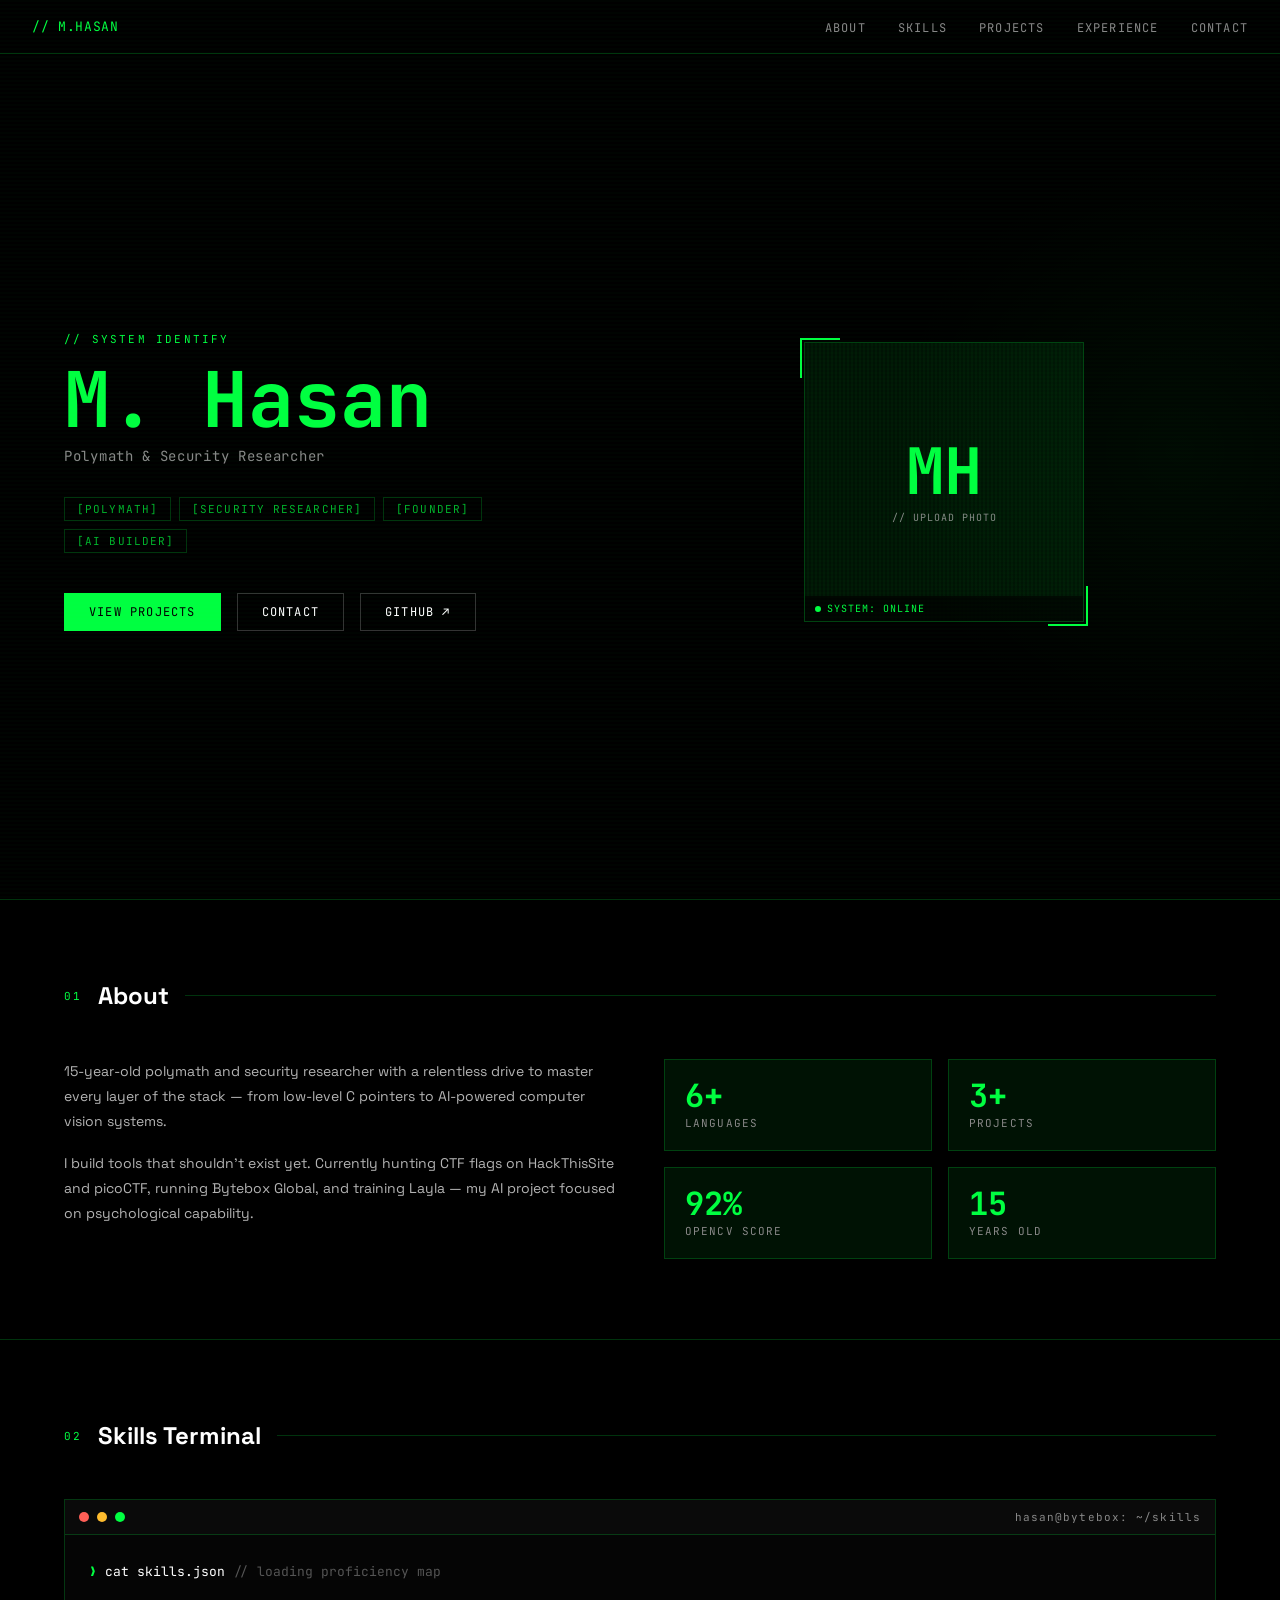
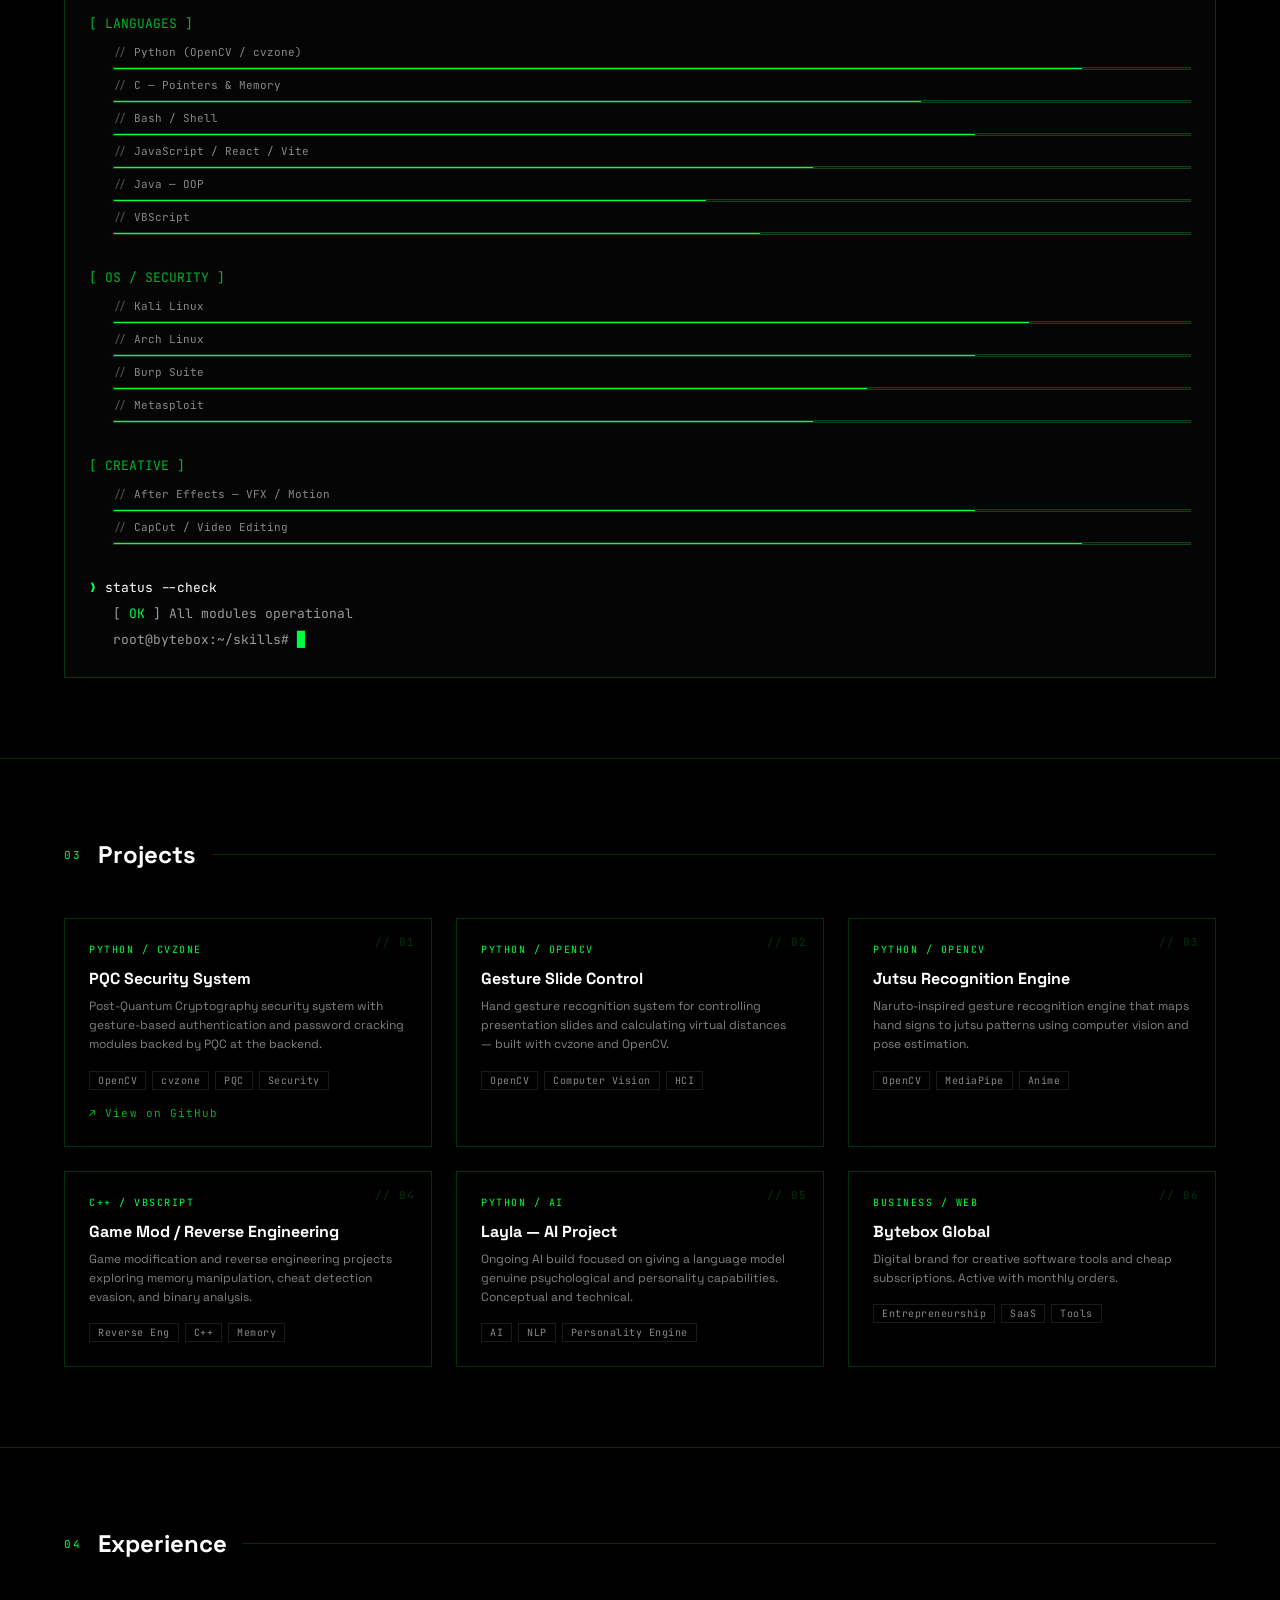
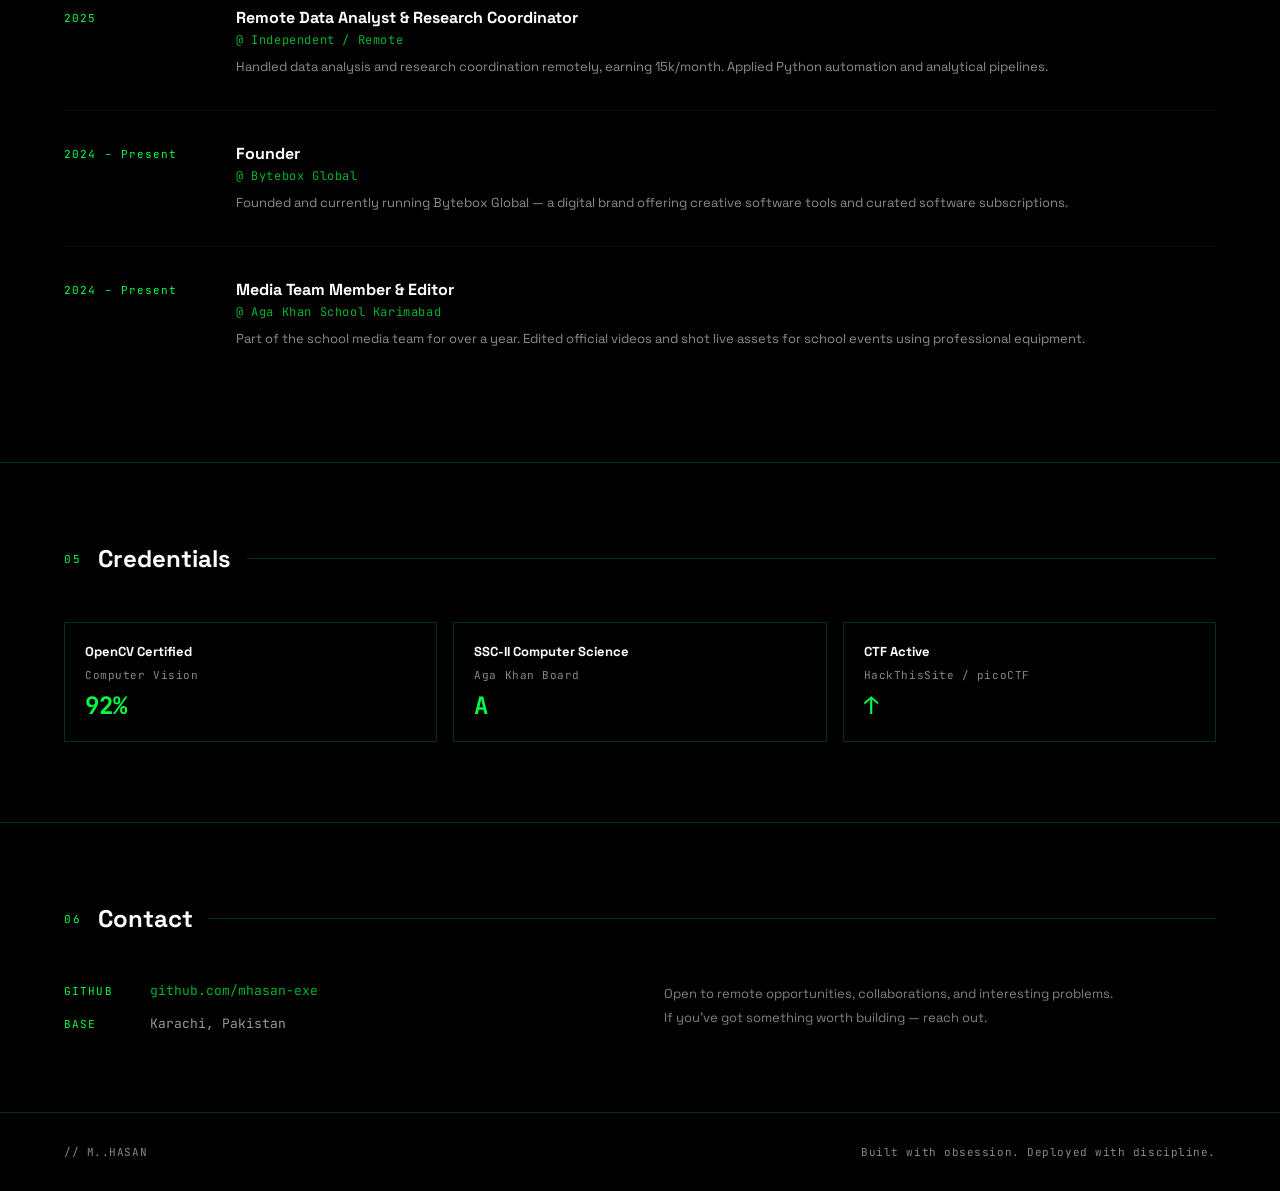
==== commit 7926734f: "Update index.html" ====
--- a/index.html
+++ b/index.html
@@ -1,44 +1,962 @@
+
 <!DOCTYPE html>
 <html lang="en">
 <head>
 <meta charset="UTF-8">
 <meta name="viewport" content="width=device-width, initial-scale=1.0">
-<title>ByteOS // M. Hasan</title>
-<link rel="stylesheet" href="styles.css">
+<title>M. Hasan — Portfolio</title>
+<link href="https://fonts.googleapis.com/css2?family=JetBrains+Mono:wght@300;400;500;700&family=Space+Grotesk:wght@300;400;500;700&display=swap" rel="stylesheet">
+<style>
+/* ============================================================
+   EDIT YOUR INFO BELOW IN THE <script id="config"> TAG
+   ============================================================ */
+
+:root {
+  --black: #000000;
+  --green: #00FF41;
+  --green-dim: #00b32c;
+  --green-faint: rgba(0,255,65,0.07);
+  --green-glow: rgba(0,255,65,0.15);
+  --white: #ffffff;
+  --gray: #888;
+  --border: rgba(0,255,65,0.2);
+  --mono: 'JetBrains Mono', 'Courier New', monospace;
+  --sans: 'Space Grotesk', sans-serif;
+}
+
+*, *::before, *::after { box-sizing: border-box; margin: 0; padding: 0; }
+
+html { scroll-behavior: smooth; }
+
+body {
+  background: var(--black);
+  color: var(--white);
+  font-family: var(--mono);
+  min-height: 100vh;
+  overflow-x: hidden;
+}
+
+/* Scanline overlay */
+body::before {
+  content: '';
+  position: fixed;
+  inset: 0;
+  background: repeating-linear-gradient(
+    0deg,
+    transparent,
+    transparent 2px,
+    rgba(0,255,65,0.015) 2px,
+    rgba(0,255,65,0.015) 4px
+  );
+  pointer-events: none;
+  z-index: 9999;
+}
+
+/* ── BOOT SCREEN ── */
+#boot {
+  position: fixed;
+  inset: 0;
+  background: #000;
+  z-index: 9998;
+  display: flex;
+  flex-direction: column;
+  justify-content: center;
+  align-items: flex-start;
+  padding: 2rem;
+  font-family: var(--mono);
+  font-size: 13px;
+  color: var(--green);
+  transition: opacity 0.6s ease;
+}
+#boot.fade { opacity: 0; pointer-events: none; }
+.boot-line { opacity: 0; white-space: nowrap; }
+.boot-line.show { animation: bootshow 0.1s forwards; }
+@keyframes bootshow { to { opacity: 1; } }
+
+/* ── CURSOR BLINK ── */
+.cursor::after {
+  content: '█';
+  animation: blink 1s step-end infinite;
+  color: var(--green);
+}
+@keyframes blink { 0%,100%{opacity:1} 50%{opacity:0} }
+
+/* ── NAV ── */
+nav {
+  position: fixed;
+  top: 0; left: 0; right: 0;
+  z-index: 100;
+  display: flex;
+  justify-content: space-between;
+  align-items: center;
+  padding: 1rem 2rem;
+  border-bottom: 1px solid var(--border);
+  background: rgba(0,0,0,0.95);
+  backdrop-filter: blur(8px);
+}
+.nav-logo {
+  font-size: 13px;
+  color: var(--green);
+  letter-spacing: 0.05em;
+}
+.nav-links {
+  display: flex;
+  gap: 2rem;
+  list-style: none;
+}
+.nav-links a {
+  color: var(--gray);
+  text-decoration: none;
+  font-size: 12px;
+  letter-spacing: 0.1em;
+  text-transform: uppercase;
+  transition: color 0.2s;
+}
+.nav-links a:hover { color: var(--green); }
+
+/* ── HERO ── */
+#hero {
+  min-height: 100vh;
+  display: grid;
+  grid-template-columns: 1fr 1fr;
+  align-items: center;
+  padding: 8rem 4rem 4rem;
+  gap: 4rem;
+  border-bottom: 1px solid var(--border);
+  position: relative;
+  overflow: hidden;
+}
+#hero::after {
+  content: '';
+  position: absolute;
+  right: -200px; top: 50%;
+  transform: translateY(-50%);
+  width: 600px; height: 600px;
+  background: radial-gradient(circle, rgba(0,255,65,0.04) 0%, transparent 70%);
+  pointer-events: none;
+}
+
+.hero-left {}
+.hero-tag {
+  font-size: 11px;
+  color: var(--green);
+  letter-spacing: 0.2em;
+  text-transform: uppercase;
+  margin-bottom: 1rem;
+}
+.hero-name {
+  font-family: var(--mono);
+  font-size: clamp(2.5rem, 6vw, 5rem);
+  font-weight: 700;
+  line-height: 1;
+  color: var(--white);
+  margin-bottom: 0.5rem;
+}
+.hero-name span { color: var(--green); }
+.hero-title {
+  font-size: 14px;
+  color: var(--gray);
+  margin-bottom: 2rem;
+  letter-spacing: 0.05em;
+}
+.hero-tags {
+  display: flex;
+  flex-wrap: wrap;
+  gap: 0.5rem;
+  margin-bottom: 2.5rem;
+}
+.tag {
+  padding: 4px 12px;
+  border: 1px solid var(--border);
+  font-size: 11px;
+  color: var(--green-dim);
+  letter-spacing: 0.1em;
+  text-transform: uppercase;
+}
+.hero-btns {
+  display: flex;
+  gap: 1rem;
+  flex-wrap: wrap;
+}
+.btn {
+  padding: 10px 24px;
+  font-family: var(--mono);
+  font-size: 12px;
+  letter-spacing: 0.1em;
+  text-transform: uppercase;
+  cursor: pointer;
+  text-decoration: none;
+  transition: all 0.2s;
+}
+.btn-primary {
+  background: var(--green);
+  color: #000;
+  border: 1px solid var(--green);
+}
+.btn-primary:hover { background: transparent; color: var(--green); }
+.btn-secondary {
+  background: transparent;
+  color: var(--white);
+  border: 1px solid rgba(255,255,255,0.2);
+}
+.btn-secondary:hover { border-color: var(--green); color: var(--green); }
+
+/* Photo frame */
+.hero-right {
+  display: flex;
+  justify-content: center;
+  align-items: center;
+}
+.photo-frame {
+  width: 280px;
+  height: 280px;
+  position: relative;
+}
+.photo-frame::before, .photo-frame::after {
+  content: '';
+  position: absolute;
+  width: 40px; height: 40px;
+  border-color: var(--green);
+  border-style: solid;
+}
+.photo-frame::before { top: -4px; left: -4px; border-width: 2px 0 0 2px; }
+.photo-frame::after  { bottom: -4px; right: -4px; border-width: 0 2px 2px 0; }
+.photo-inner {
+  width: 100%;
+  height: 100%;
+  border: 1px solid var(--border);
+  background: var(--green-faint);
+  display: flex;
+  flex-direction: column;
+  align-items: center;
+  justify-content: center;
+  position: relative;
+  overflow: hidden;
+}
+.photo-inner img {
+  width: 100%;
+  height: 100%;
+  object-fit: cover;
+  display: none;
+}
+.photo-inner img.loaded { display: block; }
+.photo-placeholder {
+  text-align: center;
+  color: var(--green-dim);
+}
+.photo-placeholder .initials {
+  font-size: 4rem;
+  font-weight: 700;
+  color: var(--green);
+  line-height: 1;
+}
+.photo-placeholder p {
+  font-size: 10px;
+  color: var(--gray);
+  margin-top: 0.5rem;
+  letter-spacing: 0.1em;
+}
+.photo-glitch {
+  position: absolute;
+  inset: 0;
+  background: repeating-linear-gradient(
+    90deg,
+    transparent,
+    transparent 2px,
+    rgba(0,255,65,0.03) 2px,
+    rgba(0,255,65,0.03) 4px
+  );
+}
+.photo-label {
+  position: absolute;
+  bottom: 0; left: 0; right: 0;
+  padding: 6px 10px;
+  font-size: 10px;
+  color: var(--green);
+  background: rgba(0,0,0,0.8);
+  letter-spacing: 0.1em;
+}
+.status-dot {
+  display: inline-block;
+  width: 6px; height: 6px;
+  border-radius: 50%;
+  background: var(--green);
+  margin-right: 6px;
+  animation: pulse 2s ease infinite;
+}
+@keyframes pulse { 0%,100%{opacity:1;transform:scale(1)} 50%{opacity:0.5;transform:scale(0.8)} }
+
+/* ── SECTION BASE ── */
+section {
+  padding: 5rem 4rem;
+  border-bottom: 1px solid var(--border);
+}
+.section-header {
+  display: flex;
+  align-items: center;
+  gap: 1rem;
+  margin-bottom: 3rem;
+}
+.section-num {
+  font-size: 11px;
+  color: var(--green);
+  letter-spacing: 0.2em;
+}
+.section-title {
+  font-size: 1.5rem;
+  font-weight: 700;
+  color: var(--white);
+  font-family: var(--sans);
+}
+.section-line {
+  flex: 1;
+  height: 1px;
+  background: var(--border);
+}
+
+/* ── ABOUT ── */
+.about-grid {
+  display: grid;
+  grid-template-columns: 1fr 1fr;
+  gap: 3rem;
+  align-items: start;
+}
+.about-text p {
+  color: rgba(255,255,255,0.7);
+  font-size: 14px;
+  line-height: 1.8;
+  margin-bottom: 1rem;
+  font-family: var(--sans);
+}
+.about-stats {
+  display: grid;
+  grid-template-columns: 1fr 1fr;
+  gap: 1rem;
+}
+.stat-card {
+  border: 1px solid var(--border);
+  padding: 1.25rem;
+  background: var(--green-faint);
+}
+.stat-num {
+  font-size: 2rem;
+  font-weight: 700;
+  color: var(--green);
+  line-height: 1;
+}
+.stat-label {
+  font-size: 11px;
+  color: var(--gray);
+  margin-top: 0.25rem;
+  letter-spacing: 0.1em;
+  text-transform: uppercase;
+}
+
+/* ── SKILLS TERMINAL ── */
+.terminal {
+  border: 1px solid var(--border);
+  background: #050505;
+  font-family: var(--mono);
+  overflow: hidden;
+}
+.terminal-bar {
+  display: flex;
+  align-items: center;
+  gap: 8px;
+  padding: 10px 14px;
+  background: #0a0a0a;
+  border-bottom: 1px solid var(--border);
+}
+.dot { width: 10px; height: 10px; border-radius: 50%; }
+.dot-r { background: #ff5f57; }
+.dot-y { background: #febc2e; }
+.dot-g { background: var(--green); }
+.terminal-title { font-size: 11px; color: var(--gray); margin-left: auto; letter-spacing: 0.1em; }
+.terminal-body { padding: 1.5rem; font-size: 13px; line-height: 2; }
+.t-prompt { color: var(--green); }
+.t-cmd { color: var(--white); }
+.t-comment { color: #555; }
+.t-output { color: rgba(255,255,255,0.6); padding-left: 1.5rem; }
+.t-key { color: var(--green-dim); }
+.t-val { color: var(--white); }
+.skill-bar-wrap { margin: 4px 0 4px 1.5rem; }
+.skill-bar-label { font-size: 11px; color: var(--gray); margin-bottom: 4px; }
+.skill-bar-track {
+  height: 3px;
+  background: rgba(255,255,255,0.05);
+  border: 1px solid var(--border);
+  overflow: hidden;
+}
+.skill-bar-fill {
+  height: 100%;
+  background: var(--green);
+  width: 0;
+  transition: width 1.2s cubic-bezier(0.4,0,0.2,1);
+}
+
+/* ── PROJECTS ── */
+.projects-grid {
+  display: grid;
+  grid-template-columns: repeat(auto-fit, minmax(300px, 1fr));
+  gap: 1.5rem;
+}
+.project-card {
+  border: 1px solid var(--border);
+  padding: 1.5rem;
+  position: relative;
+  transition: border-color 0.2s, background 0.2s;
+  cursor: default;
+}
+.project-card:hover {
+  border-color: var(--green);
+  background: var(--green-faint);
+}
+.project-card::before {
+  content: attr(data-index);
+  position: absolute;
+  top: 1rem; right: 1rem;
+  font-size: 11px;
+  color: var(--border);
+  letter-spacing: 0.1em;
+}
+.project-lang {
+  font-size: 10px;
+  color: var(--green);
+  letter-spacing: 0.15em;
+  text-transform: uppercase;
+  margin-bottom: 0.75rem;
+}
+.project-name {
+  font-size: 1rem;
+  font-weight: 700;
+  color: var(--white);
+  margin-bottom: 0.5rem;
+  font-family: var(--sans);
+}
+.project-desc {
+  font-size: 12px;
+  color: rgba(255,255,255,0.5);
+  line-height: 1.6;
+  font-family: var(--sans);
+}
+.project-link {
+  display: inline-block;
+  margin-top: 1rem;
+  font-size: 11px;
+  color: var(--green-dim);
+  text-decoration: none;
+  letter-spacing: 0.1em;
+}
+.project-link:hover { color: var(--green); }
+.project-tags {
+  display: flex;
+  flex-wrap: wrap;
+  gap: 6px;
+  margin-top: 1rem;
+}
+.project-tag {
+  font-size: 10px;
+  color: var(--gray);
+  border: 1px solid rgba(255,255,255,0.1);
+  padding: 2px 8px;
+  letter-spacing: 0.05em;
+}
+
+/* ── EXPERIENCE ── */
+.exp-list { display: flex; flex-direction: column; gap: 2rem; }
+.exp-item {
+  display: grid;
+  grid-template-columns: 140px 1fr;
+  gap: 2rem;
+  padding-bottom: 2rem;
+  border-bottom: 1px solid rgba(255,255,255,0.05);
+}
+.exp-item:last-child { border-bottom: none; }
+.exp-date { font-size: 11px; color: var(--green); letter-spacing: 0.1em; padding-top: 4px; }
+.exp-role { font-size: 1rem; font-weight: 700; color: var(--white); font-family: var(--sans); }
+.exp-org { font-size: 12px; color: var(--green-dim); margin: 4px 0 8px; letter-spacing: 0.05em; }
+.exp-desc { font-size: 13px; color: rgba(255,255,255,0.55); line-height: 1.7; font-family: var(--sans); }
+
+/* ── CREDENTIALS ── */
+.cred-grid {
+  display: grid;
+  grid-template-columns: repeat(auto-fit, minmax(220px, 1fr));
+  gap: 1rem;
+}
+.cred-card {
+  border: 1px solid var(--border);
+  padding: 1.25rem;
+  display: flex;
+  flex-direction: column;
+  gap: 0.5rem;
+}
+.cred-icon { font-size: 1.25rem; color: var(--green); }
+.cred-name { font-size: 13px; font-weight: 700; color: var(--white); font-family: var(--sans); }
+.cred-org { font-size: 11px; color: var(--gray); letter-spacing: 0.05em; }
+.cred-score { font-size: 1.5rem; font-weight: 700; color: var(--green); font-family: var(--mono); }
+
+/* ── CONTACT ── */
+.contact-grid {
+  display: grid;
+  grid-template-columns: 1fr 1fr;
+  gap: 3rem;
+  align-items: start;
+}
+.contact-info { display: flex; flex-direction: column; gap: 1rem; }
+.contact-line {
+  display: flex;
+  align-items: center;
+  gap: 1rem;
+  font-size: 13px;
+  color: rgba(255,255,255,0.6);
+}
+.contact-line a { color: var(--green-dim); text-decoration: none; }
+.contact-line a:hover { color: var(--green); }
+.contact-label { font-size: 11px; color: var(--green); letter-spacing: 0.1em; min-width: 70px; }
+
+/* ── FOOTER ── */
+footer {
+  padding: 2rem 4rem;
+  display: flex;
+  justify-content: space-between;
+  align-items: center;
+  font-size: 11px;
+  color: var(--gray);
+  letter-spacing: 0.05em;
+}
+
+/* ── SCROLLBAR ── */
+::-webkit-scrollbar { width: 4px; }
+::-webkit-scrollbar-track { background: #000; }
+::-webkit-scrollbar-thumb { background: var(--green-dim); }
+
+/* ── RESPONSIVE ── */
+@media (max-width: 768px) {
+  #hero { grid-template-columns: 1fr; padding: 7rem 1.5rem 3rem; gap: 2rem; }
+  .hero-right { order: -1; }
+  .photo-frame { width: 180px; height: 180px; }
+  section { padding: 3rem 1.5rem; }
+  .about-grid, .contact-grid { grid-template-columns: 1fr; }
+  .exp-item { grid-template-columns: 1fr; gap: 0.5rem; }
+  footer { flex-direction: column; gap: 0.5rem; padding: 1.5rem; }
+  nav { padding: 1rem 1.5rem; }
+  .nav-links { gap: 1rem; }
+}
+</style>
 </head>
 <body>
 
-<!-- BOOT SCREEN -->
+<!-- ======================================================
+     CONFIG — EDIT THIS TO UPDATE YOUR ENTIRE PORTFOLIO
+     ====================================================== -->
+<script id="config" type="application/json">
+{
+  "name": "M. Hasan",
+  "title": "Polymath & Security Researcher",
+  "tags": ["Polymath", "Security Researcher", "Founder", "AI Builder"],
+  "photo": "",
+  "location": "Karachi, Pakistan",
+  "email": "",
+  "github": "https://github.com/mhasan-exe",
+  "about": [
+    "15-year-old polymath and security researcher with a relentless drive to master every layer of the stack — from low-level C pointers to AI-powered computer vision systems.",
+    "I build tools that shouldn't exist yet. Currently hunting CTF flags on HackThisSite and picoCTF, running Bytebox Global, and training Layla — my AI project focused on psychological capability."
+  ],
+  "stats": [
+    { "num": "6+", "label": "Languages" },
+    { "num": "3+", "label": "Projects" },
+    { "num": "92%", "label": "OpenCV Score" },
+    { "num": "15", "label": "Years Old" }
+  ],
+  "skills": {
+    "Languages": [
+      { "name": "Python (OpenCV / cvzone)", "level": 90 },
+      { "name": "C — Pointers & Memory", "level": 75 },
+      { "name": "Bash / Shell", "level": 80 },
+      { "name": "JavaScript / React / Vite", "level": 65 },
+      { "name": "Java — OOP", "level": 55 },
+      { "name": "VBScript", "level": 60 }
+    ],
+    "OS / Security": [
+      { "name": "Kali Linux", "level": 85 },
+      { "name": "Arch Linux", "level": 80 },
+      { "name": "Burp Suite", "level": 70 },
+      { "name": "Metasploit", "level": 65 }
+    ],
+    "Creative": [
+      { "name": "After Effects — VFX / Motion", "level": 80 },
+      { "name": "CapCut / Video Editing", "level": 90 }
+    ]
+  },
+  "projects": [
+    {
+      "name": "PQC Security System",
+      "lang": "Python / cvzone",
+      "desc": "Post-Quantum Cryptography security system with gesture-based authentication and password cracking modules backed by PQC at the backend.",
+      "tags": ["OpenCV", "cvzone", "PQC", "Security"],
+      "link": "https://github.com/mhasan-exe/PQC-Security-System-cvzone"
+    },
+    {
+      "name": "Gesture Slide Control",
+      "lang": "Python / OpenCV",
+      "desc": "Hand gesture recognition system for controlling presentation slides and calculating virtual distances — built with cvzone and OpenCV.",
+      "tags": ["OpenCV", "Computer Vision", "HCI"],
+      "link": ""
+    },
+    {
+      "name": "Jutsu Recognition Engine",
+      "lang": "Python / OpenCV",
+      "desc": "Naruto-inspired gesture recognition engine that maps hand signs to jutsu patterns using computer vision and pose estimation.",
+      "tags": ["OpenCV", "MediaPipe", "Anime"],
+      "link": ""
+    },
+    {
+      "name": "Game Mod / Reverse Engineering",
+      "lang": "C++ / VBScript",
+      "desc": "Game modification and reverse engineering projects exploring memory manipulation, cheat detection evasion, and binary analysis.",
+      "tags": ["Reverse Eng", "C++", "Memory"],
+      "link": ""
+    },
+    {
+      "name": "Layla — AI Project",
+      "lang": "Python / AI",
+      "desc": "Ongoing AI build focused on giving a language model genuine psychological and personality capabilities. Conceptual and technical.",
+      "tags": ["AI", "NLP", "Personality Engine"],
+      "link": ""
+    },
+    {
+      "name": "Bytebox Global",
+      "lang": "Business / Web",
+      "desc": "Digital brand for creative software tools and cheap subscriptions. Active with monthly orders.",
+      "tags": ["Entrepreneurship", "SaaS", "Tools"],
+      "link": ""
+    }
+  ],
+  "experience": [
+    {
+      "date": "2025",
+      "role": "Remote Data Analyst & Research Coordinator",
+      "org": "Independent / Remote",
+      "desc": "Handled data analysis and research coordination remotely, earning 15k/month. Applied Python automation and analytical pipelines."
+    },
+    {
+      "date": "2024 – Present",
+      "role": "Founder",
+      "org": "Bytebox Global",
+      "desc": "Founded and currently running Bytebox Global — a digital brand offering creative software tools and curated software subscriptions."
+    },
+    {
+      "date": "2024 – Present",
+      "role": "Media Team Member & Editor",
+      "org": "Aga Khan School Karimabad",
+      "desc": "Part of the school media team for over a year. Edited official videos and shot live assets for school events using professional equipment."
+    }
+  ],
+  "credentials": [
+    {
+      "name": "OpenCV Certified",
+      "org": "Computer Vision",
+      "score": "92%"
+    },
+    {
+      "name": "SSC-II Computer Science",
+      "org": "Aga Khan Board",
+      "score": "A"
+    },
+    {
+      "name": "CTF Active",
+      "org": "HackThisSite / picoCTF",
+      "score": "↑"
+    }
+  ],
+  "contact": {
+    "email": "",
+    "github": "github.com/mhasan-exe",
+    "location": "Karachi, Pakistan"
+  }
+}
+</script>
+
+<!-- Boot Screen -->
 <div id="boot">
-  <div class="boot-line">Booting ByteOS kernel...</div>
-  <div class="boot-line">Loading security modules...</div>
-  <div class="boot-line">Mounting identity layer...</div>
-  <div class="boot-line">Decrypting config.json...</div>
-  <div class="boot-line success">SYSTEM READY</div>
+  <div class="boot-line" id="b0">[    0.000000] Kernel: ByteOS v2.6.15 — Initializing...</div>
+  <div class="boot-line" id="b1">[    0.041823] CPU: x86_64 | Cores: 8 | Threat Level: HIGH</div>
+  <div class="boot-line" id="b2">[    0.182001] Loading identity module: M.HASAN...</div>
+  <div class="boot-line" id="b3">[    0.398714] PQC-Auth: [ OK ] — Signature verified</div>
+  <div class="boot-line" id="b4">[    0.521300] Mounting portfolio filesystem... [ OK ]</div>
+  <div class="boot-line" id="b5">[    0.700000] All systems nominal. Welcome.</div>
+  <div class="boot-line cursor" id="b6" style="color:#fff; margin-top:1rem;">root@bytebox:~# <span style="color:var(--green)">./portfolio --launch</span></div>
 </div>
 
-<!-- ADMIN EDIT MODE (hidden) -->
-<div id="admin-panel">
-  <textarea id="editor"></textarea>
-  <button onclick="saveConfig()">SAVE</button>
-  <button onclick="closeAdmin()">CLOSE</button>
-</div>
-
-<nav>
-  <div class="logo">// BYTEOS</div>
-  <div id="nav-links"></div>
+<!-- Nav -->
+<nav id="main-nav" style="opacity:0;transition:opacity 0.5s;">
+  <div class="nav-logo">// M.HASAN</div>
+  <ul class="nav-links">
+    <li><a href="#about">About</a></li>
+    <li><a href="#skills">Skills</a></li>
+    <li><a href="#projects">Projects</a></li>
+    <li><a href="#experience">Experience</a></li>
+    <li><a href="#contact">Contact</a></li>
+  </ul>
 </nav>
 
-<header id="hero"></header>
-
-<section id="about"></section>
-<section id="skills"></section>
-<section id="projects"></section>
-<section id="project-view"></section>
-<section id="experience"></section>
-<section id="contact"></section>
-
-<script src="engine.js"></script>
-
+<!-- Hero -->
+<section id="hero">
+  <div class="hero-left">
+    <div class="hero-tag">// SYSTEM IDENTIFY</div>
+    <h1 class="hero-name"><span id="h-name">M. Hasan</span></h1>
+    <p class="hero-title" id="h-title">Polymath & Security Researcher</p>
+    <div class="hero-tags" id="h-tags"></div>
+    <div class="hero-btns">
+      <a href="#projects" class="btn btn-primary">View Projects</a>
+      <a href="#contact" class="btn btn-secondary">Contact</a>
+      <a id="gh-btn" href="#" class="btn btn-secondary" target="_blank">GitHub ↗</a>
+    </div>
+  </div>
+  <div class="hero-right">
+    <div class="photo-frame">
+      <div class="photo-inner">
+        <img id="photo-img" src="" alt="M. Hasan">
+        <div class="photo-placeholder" id="photo-ph">
+          <div class="initials">MH</div>
+          <p>// UPLOAD PHOTO</p>
+        </div>
+        <div class="photo-glitch"></div>
+        <div class="photo-label"><span class="status-dot"></span>SYSTEM: ONLINE</div>
+      </div>
+    </div>
+  </div>
+</section>
+
+<!-- About -->
+<section id="about">
+  <div class="section-header">
+    <span class="section-num">01</span>
+    <h2 class="section-title">About</h2>
+    <div class="section-line"></div>
+  </div>
+  <div class="about-grid">
+    <div class="about-text" id="about-text"></div>
+    <div class="about-stats" id="about-stats"></div>
+  </div>
+</section>
+
+<!-- Skills -->
+<section id="skills">
+  <div class="section-header">
+    <span class="section-num">02</span>
+    <h2 class="section-title">Skills Terminal</h2>
+    <div class="section-line"></div>
+  </div>
+  <div class="terminal">
+    <div class="terminal-bar">
+      <div class="dot dot-r"></div>
+      <div class="dot dot-y"></div>
+      <div class="dot dot-g"></div>
+      <div class="terminal-title">hasan@bytebox: ~/skills</div>
+    </div>
+    <div class="terminal-body" id="terminal-body"></div>
+  </div>
+</section>
+
+<!-- Projects -->
+<section id="projects">
+  <div class="section-header">
+    <span class="section-num">03</span>
+    <h2 class="section-title">Projects</h2>
+    <div class="section-line"></div>
+  </div>
+  <div class="projects-grid" id="projects-grid"></div>
+</section>
+
+<!-- Experience -->
+<section id="experience">
+  <div class="section-header">
+    <span class="section-num">04</span>
+    <h2 class="section-title">Experience</h2>
+    <div class="section-line"></div>
+  </div>
+  <div class="exp-list" id="exp-list"></div>
+</section>
+
+<!-- Credentials -->
+<section id="credentials">
+  <div class="section-header">
+    <span class="section-num">05</span>
+    <h2 class="section-title">Credentials</h2>
+    <div class="section-line"></div>
+  </div>
+  <div class="cred-grid" id="cred-grid"></div>
+</section>
+
+<!-- Contact -->
+<section id="contact">
+  <div class="section-header">
+    <span class="section-num">06</span>
+    <h2 class="section-title">Contact</h2>
+    <div class="section-line"></div>
+  </div>
+  <div class="contact-grid">
+    <div class="contact-info" id="contact-info"></div>
+    <div>
+      <p style="font-size:13px;color:rgba(255,255,255,0.5);line-height:1.8;font-family:var(--sans);">
+        Open to remote opportunities, collaborations, and interesting problems.<br>
+        If you've got something worth building — reach out.
+      </p>
+    </div>
+  </div>
+</section>
+
+<footer>
+  <span id="footer-name">// M.HASAN</span>
+  <span>Built with obsession. Deployed with discipline.</span>
+</footer>
+
+<script>
+const cfg = JSON.parse(document.getElementById('config').textContent);
+
+// Boot sequence
+const bootLines = document.querySelectorAll('.boot-line');
+let delay = 0;
+bootLines.forEach((line, i) => {
+  delay += i === 0 ? 100 : 180;
+  setTimeout(() => line.classList.add('show'), delay);
+});
+setTimeout(() => {
+  const boot = document.getElementById('boot');
+  boot.classList.add('fade');
+  setTimeout(() => { boot.style.display = 'none'; }, 700);
+  document.getElementById('main-nav').style.opacity = '1';
+}, delay + 800);
+
+// Render hero
+document.getElementById('h-name').textContent = cfg.name;
+document.getElementById('h-title').textContent = cfg.title;
+document.getElementById('gh-btn').href = cfg.github || '#';
+
+const tagsCont = document.getElementById('h-tags');
+cfg.tags.forEach(t => {
+  const el = document.createElement('span');
+  el.className = 'tag';
+  el.textContent = '[' + t.toUpperCase() + ']';
+  tagsCont.appendChild(el);
+});
+
+// Photo
+if (cfg.photo) {
+  const img = document.getElementById('photo-img');
+  img.src = cfg.photo;
+  img.onload = () => {
+    img.classList.add('loaded');
+    document.getElementById('photo-ph').style.display = 'none';
+  };
+}
+
+// About
+const aboutText = document.getElementById('about-text');
+cfg.about.forEach(p => {
+  const el = document.createElement('p');
+  el.textContent = p;
+  aboutText.appendChild(el);
+});
+
+const statsCont = document.getElementById('about-stats');
+cfg.stats.forEach(s => {
+  statsCont.innerHTML += `<div class="stat-card"><div class="stat-num">${s.num}</div><div class="stat-label">${s.label}</div></div>`;
+});
+
+// Terminal skills
+const tb = document.getElementById('terminal-body');
+let tHTML = '';
+tHTML += `<div><span class="t-prompt">❯ </span><span class="t-cmd">cat skills.json</span> <span class="t-comment">// loading proficiency map</span></div>`;
+tHTML += `<br>`;
+
+Object.entries(cfg.skills).forEach(([cat, items]) => {
+  tHTML += `<div><span class="t-key">[ ${cat.toUpperCase()} ]</span></div>`;
+  items.forEach(skill => {
+    tHTML += `<div class="skill-bar-wrap">
+      <div class="skill-bar-label"><span class="t-comment">//</span> ${skill.name}</div>
+      <div class="skill-bar-track"><div class="skill-bar-fill" data-level="${skill.level}"></div></div>
+    </div>`;
+  });
+  tHTML += `<br>`;
+});
+
+tHTML += `<div><span class="t-prompt">❯ </span><span class="t-cmd">status --check</span></div>`;
+tHTML += `<div class="t-output">[ <span style="color:var(--green)">OK</span> ] All modules operational</div>`;
+tHTML += `<div class="t-output cursor">root@bytebox:~/skills# </div>`;
+tb.innerHTML = tHTML;
+
+// Animate skill bars after a delay
+setTimeout(() => {
+  document.querySelectorAll('.skill-bar-fill').forEach(bar => {
+    bar.style.width = bar.dataset.level + '%';
+  });
+}, 1200);
+
+// Projects
+const pg = document.getElementById('projects-grid');
+cfg.projects.forEach((p, i) => {
+  const linkHTML = p.link ? `<a href="${p.link}" class="project-link" target="_blank">↗ View on GitHub</a>` : '';
+  const tagsHTML = p.tags.map(t => `<span class="project-tag">${t}</span>`).join('');
+  pg.innerHTML += `
+    <div class="project-card" data-index="// ${String(i+1).padStart(2,'0')}">
+      <div class="project-lang">${p.lang}</div>
+      <div class="project-name">${p.name}</div>
+      <div class="project-desc">${p.desc}</div>
+      <div class="project-tags">${tagsHTML}</div>
+      ${linkHTML}
+    </div>`;
+});
+
+// Experience
+const el = document.getElementById('exp-list');
+cfg.experience.forEach(e => {
+  el.innerHTML += `
+    <div class="exp-item">
+      <div class="exp-date">${e.date}</div>
+      <div>
+        <div class="exp-role">${e.role}</div>
+        <div class="exp-org">@ ${e.org}</div>
+        <div class="exp-desc">${e.desc}</div>
+      </div>
+    </div>`;
+});
+
+// Credentials
+const cg = document.getElementById('cred-grid');
+cfg.credentials.forEach(c => {
+  cg.innerHTML += `
+    <div class="cred-card">
+      <div class="cred-name">${c.name}</div>
+      <div class="cred-org">${c.org}</div>
+      <div class="cred-score">${c.score}</div>
+    </div>`;
+});
+
+// Contact
+const ci = document.getElementById('contact-info');
+const con = cfg.contact;
+if (con.email) ci.innerHTML += `<div class="contact-line"><span class="contact-label">EMAIL</span><a href="mailto:${con.email}">${con.email}</a></div>`;
+if (con.github) ci.innerHTML += `<div class="contact-line"><span class="contact-label">GITHUB</span><a href="https://${con.github}" target="_blank">${con.github}</a></div>`;
+if (con.location) ci.innerHTML += `<div class="contact-line"><span class="contact-label">BASE</span><span>${con.location}</span></div>`;
+
+// Footer
+document.getElementById('footer-name').textContent = '// ' + cfg.name.toUpperCase().replace(' ', '.');
+
+// IntersectionObserver for skill bars on scroll
+const observer = new IntersectionObserver((entries) => {
+  entries.forEach(entry => {
+    if (entry.isIntersecting) {
+      entry.target.querySelectorAll('.skill-bar-fill').forEach(bar => {
+        bar.style.width = bar.dataset.level + '%';
+      });
+    }
+  });
+}, { threshold: 0.3 });
+
+const skillSection = document.getElementById('skills');
+if (skillSection) observer.observe(skillSection);
+</script>
 </body>
 </html>
